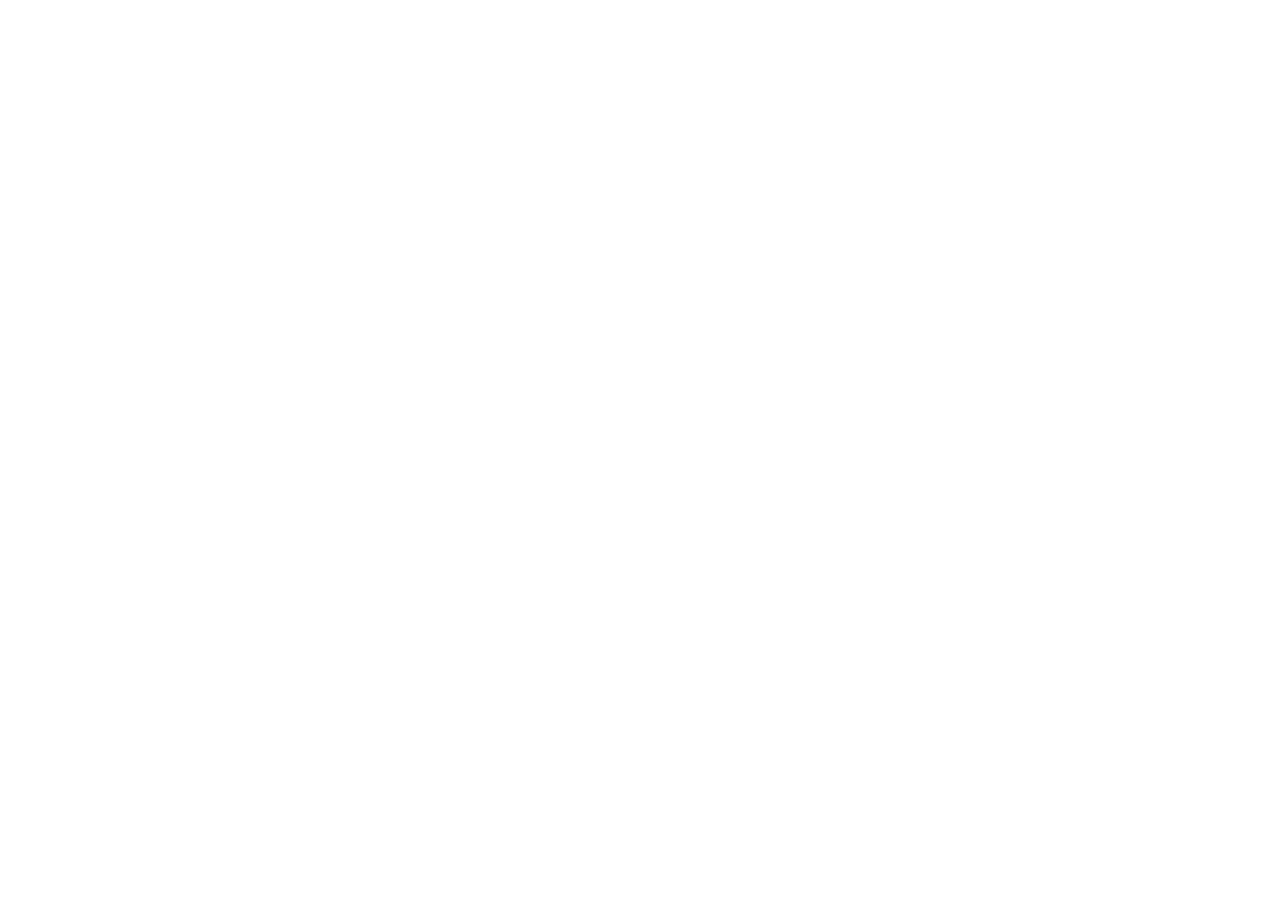
==== index.html @ a9d95571 "init project" ====
<!DOCTYPE html>
<html lang="en">
<head>
    <meta charset="UTF-8">
    <meta http-equiv="X-UA-Compatible" content="IE=edge">
    <meta name="viewport" content="width=device-width, initial-scale=1.0">
    <title>Document</title>
</head>
<body>

</body>
</html>
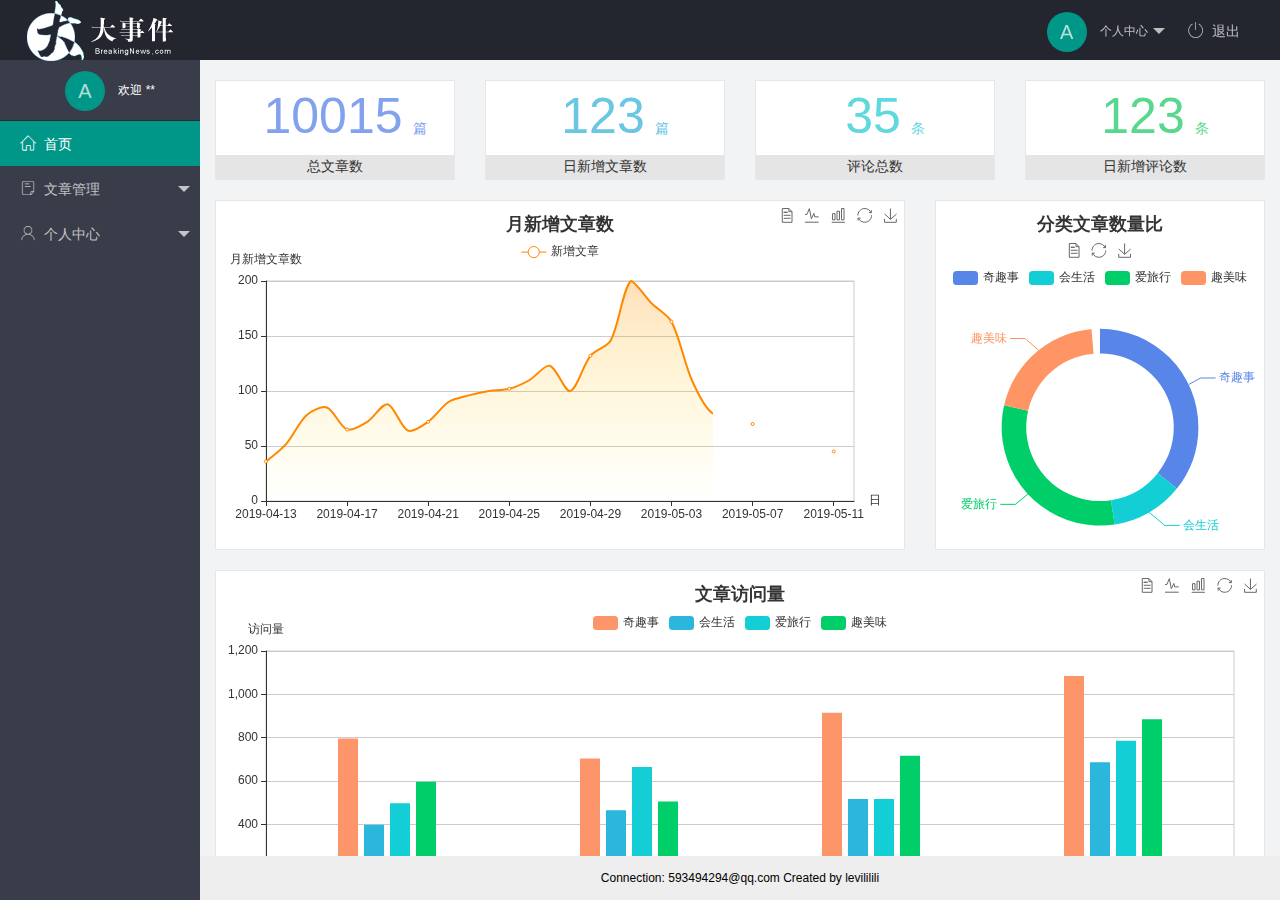
==== commit f9fbb122: "完成了主页的功能" ====
--- a/index.html
+++ b/index.html
@@ -4,9 +4,98 @@
     <meta charset="UTF-8">
     <meta http-equiv="X-UA-Compatible" content="IE=edge">
     <meta name="viewport" content="width=device-width, initial-scale=1.0">
-    <title>Document</title>
+    <title>后台主页</title>
+    <!-- 导入layui的样式表  -->
+    <link rel="stylesheet" href="assets/lib/layui/css/layui.css">
+    <!-- 导入第三方字体样式表 -->
+    <link rel="stylesheet" href="assets/fonts/iconfont.css">
+    <!-- 导入自己的样式表 -->
+    <link rel="stylesheet" href="assets/css/index.css">
+
 </head>
 <body>
+    <div class="layui-layout layui-layout-admin">
+        <div class="layui-header">
+            <div class="layui-logo">
+                <img src="assets/images/logo.png" alt="">
+            </div>
+            <!-- 头部区域（可配合layui 已有的水平导航） -->
+            <ul class="layui-nav layui-layout-right">
+                <li class="layui-nav-item layui-hide layui-show-md-inline-block">
+                    <a href="javascript:;" class="userinfo">
+                        <img src="//tva1.sinaimg.cn/crop.0.0.118.118.180/5db11ff4gw1e77d3nqrv8j203b03cweg.jpg"
+                            class="layui-nav-img" />
+                        <span class="text-avatar">A</span>
+                        个人中心
+                    </a>
+                    <dl class="layui-nav-child">
+                        <dd><a href="">基本资料</a></dd>
+                        <dd><a href="">更换头像</a></dd>
+                        <dd><a href="">重置密码</a></dd>
+                    </dl>
+                </li>
+                <li class="layui-nav-item">
+                    <a href="javascript:;" id="btnLogout">
+                        <span class="iconfont icon-tuichu"></span>退出
+                    </a>
+                </li>
+            </ul>
+        </div>
+
+        <div class="layui-side layui-bg-black">
+            <div class="layui-side-scroll">
+                <div class="userinfo">
+                    <img src="//tva1.sinaimg.cn/crop.0.0.118.118.180/5db11ff4gw1e77d3nqrv8j203b03cweg.jpg"
+                        class="layui-nav-img">
+                    <span class="text-avatar">A</span>
+
+                    <span id="welcome">欢迎 **</span>
+                </div>
+                <!-- 左侧导航区域（可配合layui已有的垂直导航） -->
+                <ul class="layui-nav layui-nav-tree" lay-filter="test" lay-shrink="all">
+                    <li class="layui-nav-item layui-this"><a href="home/dashboard.html" target="fm"><span
+                                class="iconfont icon-home"></span>首页</a>
+                    </li>
+                    <li class="layui-nav-item">
+                        <a class="" href="javascript:;"><span class="iconfont icon-16"></span>文章管理</a>
+                        <dl class="layui-nav-child">
+                            <dd><a href="javascript:;"><i class="layui-icon layui-icon-app"></i> 文章类别</a></dd>
+                            <dd><a href="javascript:;"><i class="layui-icon layui-icon-app"></i> 文章列表</a></dd>
+                            <dd><a href="javascript:;"><i class="layui-icon layui-icon-app"></i> 发布文章</a></dd>
+                        </dl>
+                    </li>
+                    <li class="layui-nav-item">
+                        <a href="javascript:;"><span class="iconfont icon-user"></span>个人中心</a>
+                        <dl class="layui-nav-child">
+                            <dd><a href="javascript:;"><i class="layui-icon layui-icon-app"></i> 基本资料</a></dd>
+                            <dd><a href="javascript:;"><i class="layui-icon layui-icon-app"></i> 更换头像</a></dd>
+                            <dd><a href="javascript:;"><i class="layui-icon layui-icon-app"></i> 重置密码</a></dd>
+                        </dl>
+                    </li>
+                </ul>
+            </div>
+        </div>
+
+        <div class="layui-body">
+            <!-- 内容主体区域 -->
+
+            <iframe name="fm" src="/home/dashboard.html" frameborder="0"></iframe>
+        </div>
+
+        <div class="layui-footer">
+            <!-- 底部固定区域 -->
+            Connection: 593494294@qq.com Created by levililili
+        </div>
+    </div>
+
+    <!-- 导入layui.js -->
+    <script src="assets/lib/layui/layui.all.js"></script>
+    <!-- 导入jquery -->
+    <script src="assets/lib/jquery.js"></script>
+    <!-- 导入baseAPI.js -->
+    <script src="assets/js/baseAPI.js"></script>
+    <!-- 导入自己的js脚本 -->
+    <script src="assets/js/index.js"></script>
 
 </body>
 </html>
--- a/assets/lib/layui/css/layui.css
+++ b/assets/lib/layui/css/layui.css
@@ -0,0 +1,2 @@
+/** layui-v2.5.5 MIT License By https://www.layui.com */
+ .layui-inline,img{display:inline-block;vertical-align:middle}h1,h2,h3,h4,h5,h6{font-weight:400}.layui-edge,.layui-header,.layui-inline,.layui-main{position:relative}.layui-body,.layui-edge,.layui-elip{overflow:hidden}.layui-btn,.layui-edge,.layui-inline,img{vertical-align:middle}.layui-btn,.layui-disabled,.layui-icon,.layui-unselect{-moz-user-select:none;-webkit-user-select:none;-ms-user-select:none}.layui-elip,.layui-form-checkbox span,.layui-form-pane .layui-form-label{text-overflow:ellipsis;white-space:nowrap}.layui-breadcrumb,.layui-tree-btnGroup{visibility:hidden}blockquote,body,button,dd,div,dl,dt,form,h1,h2,h3,h4,h5,h6,input,li,ol,p,pre,td,textarea,th,ul{margin:0;padding:0;-webkit-tap-highlight-color:rgba(0,0,0,0)}a:active,a:hover{outline:0}img{border:none}li{list-style:none}table{border-collapse:collapse;border-spacing:0}h4,h5,h6{font-size:100%}button,input,optgroup,option,select,textarea{font-family:inherit;font-size:inherit;font-style:inherit;font-weight:inherit;outline:0}pre{white-space:pre-wrap;white-space:-moz-pre-wrap;white-space:-pre-wrap;white-space:-o-pre-wrap;word-wrap:break-word}body{line-height:24px;font:14px Helvetica Neue,Helvetica,PingFang SC,Tahoma,Arial,sans-serif}hr{height:1px;margin:10px 0;border:0;clear:both}a{color:#333;text-decoration:none}a:hover{color:#777}a cite{font-style:normal;*cursor:pointer}.layui-border-box,.layui-border-box *{box-sizing:border-box}.layui-box,.layui-box *{box-sizing:content-box}.layui-clear{clear:both;*zoom:1}.layui-clear:after{content:'\20';clear:both;*zoom:1;display:block;height:0}.layui-inline{*display:inline;*zoom:1}.layui-edge{display:inline-block;width:0;height:0;border-width:6px;border-style:dashed;border-color:transparent}.layui-edge-top{top:-4px;border-bottom-color:#999;border-bottom-style:solid}.layui-edge-right{border-left-color:#999;border-left-style:solid}.layui-edge-bottom{top:2px;border-top-color:#999;border-top-style:solid}.layui-edge-left{border-right-color:#999;border-right-style:solid}.layui-disabled,.layui-disabled:hover{color:#d2d2d2!important;cursor:not-allowed!important}.layui-circle{border-radius:100%}.layui-show{display:block!important}.layui-hide{display:none!important}@font-face{font-family:layui-icon;src:url(../font/iconfont.eot?v=250);src:url(../font/iconfont.eot?v=250#iefix) format('embedded-opentype'),url(../font/iconfont.woff2?v=250) format('woff2'),url(../font/iconfont.woff?v=250) format('woff'),url(../font/iconfont.ttf?v=250) format('truetype'),url(../font/iconfont.svg?v=250#layui-icon) format('svg')}.layui-icon{font-family:layui-icon!important;font-size:16px;font-style:normal;-webkit-font-smoothing:antialiased;-moz-osx-font-smoothing:grayscale}.layui-icon-reply-fill:before{content:"\e611"}.layui-icon-set-fill:before{content:"\e614"}.layui-icon-menu-fill:before{content:"\e60f"}.layui-icon-search:before{content:"\e615"}.layui-icon-share:before{content:"\e641"}.layui-icon-set-sm:before{content:"\e620"}.layui-icon-engine:before{content:"\e628"}.layui-icon-close:before{content:"\1006"}.layui-icon-close-fill:before{content:"\1007"}.layui-icon-chart-screen:before{content:"\e629"}.layui-icon-star:before{content:"\e600"}.layui-icon-circle-dot:before{content:"\e617"}.layui-icon-chat:before{content:"\e606"}.layui-icon-release:before{content:"\e609"}.layui-icon-list:before{content:"\e60a"}.layui-icon-chart:before{content:"\e62c"}.layui-icon-ok-circle:before{content:"\1005"}.layui-icon-layim-theme:before{content:"\e61b"}.layui-icon-table:before{content:"\e62d"}.layui-icon-right:before{content:"\e602"}.layui-icon-left:before{content:"\e603"}.layui-icon-cart-simple:before{content:"\e698"}.layui-icon-face-cry:before{content:"\e69c"}.layui-icon-face-smile:before{content:"\e6af"}.layui-icon-survey:before{content:"\e6b2"}.layui-icon-tree:before{content:"\e62e"}.layui-icon-upload-circle:before{content:"\e62f"}.layui-icon-add-circle:before{content:"\e61f"}.layui-icon-download-circle:before{content:"\e601"}.layui-icon-templeate-1:before{content:"\e630"}.layui-icon-util:before{content:"\e631"}.layui-icon-face-surprised:before{content:"\e664"}.layui-icon-edit:before{content:"\e642"}.layui-icon-speaker:before{content:"\e645"}.layui-icon-down:before{content:"\e61a"}.layui-icon-file:before{content:"\e621"}.layui-icon-layouts:before{content:"\e632"}.layui-icon-rate-half:before{content:"\e6c9"}.layui-icon-add-circle-fine:before{content:"\e608"}.layui-icon-prev-circle:before{content:"\e633"}.layui-icon-read:before{content:"\e705"}.layui-icon-404:before{content:"\e61c"}.layui-icon-carousel:before{content:"\e634"}.layui-icon-help:before{content:"\e607"}.layui-icon-code-circle:before{content:"\e635"}.layui-icon-water:before{content:"\e636"}.layui-icon-username:before{content:"\e66f"}.layui-icon-find-fill:before{content:"\e670"}.layui-icon-about:before{content:"\e60b"}.layui-icon-location:before{content:"\e715"}.layui-icon-up:before{content:"\e619"}.layui-icon-pause:before{content:"\e651"}.layui-icon-date:before{content:"\e637"}.layui-icon-layim-uploadfile:before{content:"\e61d"}.layui-icon-delete:before{content:"\e640"}.layui-icon-play:before{content:"\e652"}.layui-icon-top:before{content:"\e604"}.layui-icon-friends:before{content:"\e612"}.layui-icon-refresh-3:before{content:"\e9aa"}.layui-icon-ok:before{content:"\e605"}.layui-icon-layer:before{content:"\e638"}.layui-icon-face-smile-fine:before{content:"\e60c"}.layui-icon-dollar:before{content:"\e659"}.layui-icon-group:before{content:"\e613"}.layui-icon-layim-download:before{content:"\e61e"}.layui-icon-picture-fine:before{content:"\e60d"}.layui-icon-link:before{content:"\e64c"}.layui-icon-diamond:before{content:"\e735"}.layui-icon-log:before{content:"\e60e"}.layui-icon-rate-solid:before{content:"\e67a"}.layui-icon-fonts-del:before{content:"\e64f"}.layui-icon-unlink:before{content:"\e64d"}.layui-icon-fonts-clear:before{content:"\e639"}.layui-icon-triangle-r:before{content:"\e623"}.layui-icon-circle:before{content:"\e63f"}.layui-icon-radio:before{content:"\e643"}.layui-icon-align-center:before{content:"\e647"}.layui-icon-align-right:before{content:"\e648"}.layui-icon-align-left:before{content:"\e649"}.layui-icon-loading-1:before{content:"\e63e"}.layui-icon-return:before{content:"\e65c"}.layui-icon-fonts-strong:before{content:"\e62b"}.layui-icon-upload:before{content:"\e67c"}.layui-icon-dialogue:before{content:"\e63a"}.layui-icon-video:before{content:"\e6ed"}.layui-icon-headset:before{content:"\e6fc"}.layui-icon-cellphone-fine:before{content:"\e63b"}.layui-icon-add-1:before{content:"\e654"}.layui-icon-face-smile-b:before{content:"\e650"}.layui-icon-fonts-html:before{content:"\e64b"}.layui-icon-form:before{content:"\e63c"}.layui-icon-cart:before{content:"\e657"}.layui-icon-camera-fill:before{content:"\e65d"}.layui-icon-tabs:before{content:"\e62a"}.layui-icon-fonts-code:before{content:"\e64e"}.layui-icon-fire:before{content:"\e756"}.layui-icon-set:before{content:"\e716"}.layui-icon-fonts-u:before{content:"\e646"}.layui-icon-triangle-d:before{content:"\e625"}.layui-icon-tips:before{content:"\e702"}.layui-icon-picture:before{content:"\e64a"}.layui-icon-more-vertical:before{content:"\e671"}.layui-icon-flag:before{content:"\e66c"}.layui-icon-loading:before{content:"\e63d"}.layui-icon-fonts-i:before{content:"\e644"}.layui-icon-refresh-1:before{content:"\e666"}.layui-icon-rmb:before{content:"\e65e"}.layui-icon-home:before{content:"\e68e"}.layui-icon-user:before{content:"\e770"}.layui-icon-notice:before{content:"\e667"}.layui-icon-login-weibo:before{content:"\e675"}.layui-icon-voice:before{content:"\e688"}.layui-icon-upload-drag:before{content:"\e681"}.layui-icon-login-qq:before{content:"\e676"}.layui-icon-snowflake:before{content:"\e6b1"}.layui-icon-file-b:before{content:"\e655"}.layui-icon-template:before{content:"\e663"}.layui-icon-auz:before{content:"\e672"}.layui-icon-console:before{content:"\e665"}.layui-icon-app:before{content:"\e653"}.layui-icon-prev:before{content:"\e65a"}.layui-icon-website:before{content:"\e7ae"}.layui-icon-next:before{content:"\e65b"}.layui-icon-component:before{content:"\e857"}.layui-icon-more:before{content:"\e65f"}.layui-icon-login-wechat:before{content:"\e677"}.layui-icon-shrink-right:before{content:"\e668"}.layui-icon-spread-left:before{content:"\e66b"}.layui-icon-camera:before{content:"\e660"}.layui-icon-note:before{content:"\e66e"}.layui-icon-refresh:before{content:"\e669"}.layui-icon-female:before{content:"\e661"}.layui-icon-male:before{content:"\e662"}.layui-icon-password:before{content:"\e673"}.layui-icon-senior:before{content:"\e674"}.layui-icon-theme:before{content:"\e66a"}.layui-icon-tread:before{content:"\e6c5"}.layui-icon-praise:before{content:"\e6c6"}.layui-icon-star-fill:before{content:"\e658"}.layui-icon-rate:before{content:"\e67b"}.layui-icon-template-1:before{content:"\e656"}.layui-icon-vercode:before{content:"\e679"}.layui-icon-cellphone:before{content:"\e678"}.layui-icon-screen-full:before{content:"\e622"}.layui-icon-screen-restore:before{content:"\e758"}.layui-icon-cols:before{content:"\e610"}.layui-icon-export:before{content:"\e67d"}.layui-icon-print:before{content:"\e66d"}.layui-icon-slider:before{content:"\e714"}.layui-icon-addition:before{content:"\e624"}.layui-icon-subtraction:before{content:"\e67e"}.layui-icon-service:before{content:"\e626"}.layui-icon-transfer:before{content:"\e691"}.layui-main{width:1140px;margin:0 auto}.layui-header{z-index:1000;height:60px}.layui-header a:hover{transition:all .5s;-webkit-transition:all .5s}.layui-side{position:fixed;left:0;top:0;bottom:0;z-index:999;width:200px;overflow-x:hidden}.layui-side-scroll{position:relative;width:220px;height:100%;overflow-x:hidden}.layui-body{position:absolute;left:200px;right:0;top:0;bottom:0;z-index:998;width:auto;overflow-y:auto;box-sizing:border-box}.layui-layout-body{overflow:hidden}.layui-layout-admin .layui-header{background-color:#23262E}.layui-layout-admin .layui-side{top:60px;width:200px;overflow-x:hidden}.layui-layout-admin .layui-body{position:fixed;top:60px;bottom:44px}.layui-layout-admin .layui-main{width:auto;margin:0 15px}.layui-layout-admin .layui-footer{position:fixed;left:200px;right:0;bottom:0;height:44px;line-height:44px;padding:0 15px;background-color:#eee}.layui-layout-admin .layui-logo{position:absolute;left:0;top:0;width:200px;height:100%;line-height:60px;text-align:center;color:#009688;font-size:16px}.layui-layout-admin .layui-header .layui-nav{background:0 0}.layui-layout-left{position:absolute!important;left:200px;top:0}.layui-layout-right{position:absolute!important;right:0;top:0}.layui-container{position:relative;margin:0 auto;padding:0 15px;box-sizing:border-box}.layui-fluid{position:relative;margin:0 auto;padding:0 15px}.layui-row:after,.layui-row:before{content:'';display:block;clear:both}.layui-col-lg1,.layui-col-lg10,.layui-col-lg11,.layui-col-lg12,.layui-col-lg2,.layui-col-lg3,.layui-col-lg4,.layui-col-lg5,.layui-col-lg6,.layui-col-lg7,.layui-col-lg8,.layui-col-lg9,.layui-col-md1,.layui-col-md10,.layui-col-md11,.layui-col-md12,.layui-col-md2,.layui-col-md3,.layui-col-md4,.layui-col-md5,.layui-col-md6,.layui-col-md7,.layui-col-md8,.layui-col-md9,.layui-col-sm1,.layui-col-sm10,.layui-col-sm11,.layui-col-sm12,.layui-col-sm2,.layui-col-sm3,.layui-col-sm4,.layui-col-sm5,.layui-col-sm6,.layui-col-sm7,.layui-col-sm8,.layui-col-sm9,.layui-col-xs1,.layui-col-xs10,.layui-col-xs11,.layui-col-xs12,.layui-col-xs2,.layui-col-xs3,.layui-col-xs4,.layui-col-xs5,.layui-col-xs6,.layui-col-xs7,.layui-col-xs8,.layui-col-xs9{position:relative;display:block;box-sizing:border-box}.layui-col-xs1,.layui-col-xs10,.layui-col-xs11,.layui-col-xs12,.layui-col-xs2,.layui-col-xs3,.layui-col-xs4,.layui-col-xs5,.layui-col-xs6,.layui-col-xs7,.layui-col-xs8,.layui-col-xs9{float:left}.layui-col-xs1{width:8.33333333%}.layui-col-xs2{width:16.66666667%}.layui-col-xs3{width:25%}.layui-col-xs4{width:33.33333333%}.layui-col-xs5{width:41.66666667%}.layui-col-xs6{width:50%}.layui-col-xs7{width:58.33333333%}.layui-col-xs8{width:66.66666667%}.layui-col-xs9{width:75%}.layui-col-xs10{width:83.33333333%}.layui-col-xs11{width:91.66666667%}.layui-col-xs12{width:100%}.layui-col-xs-offset1{margin-left:8.33333333%}.layui-col-xs-offset2{margin-left:16.66666667%}.layui-col-xs-offset3{margin-left:25%}.layui-col-xs-offset4{margin-left:33.33333333%}.layui-col-xs-offset5{margin-left:41.66666667%}.layui-col-xs-offset6{margin-left:50%}.layui-col-xs-offset7{margin-left:58.33333333%}.layui-col-xs-offset8{margin-left:66.66666667%}.layui-col-xs-offset9{margin-left:75%}.layui-col-xs-offset10{margin-left:83.33333333%}.layui-col-xs-offset11{margin-left:91.66666667%}.layui-col-xs-offset12{margin-left:100%}@media screen and (max-width:768px){.layui-hide-xs{display:none!important}.layui-show-xs-block{display:block!important}.layui-show-xs-inline{display:inline!important}.layui-show-xs-inline-block{display:inline-block!important}}@media screen and (min-width:768px){.layui-container{width:750px}.layui-hide-sm{display:none!important}.layui-show-sm-block{display:block!important}.layui-show-sm-inline{display:inline!important}.layui-show-sm-inline-block{display:inline-block!important}.layui-col-sm1,.layui-col-sm10,.layui-col-sm11,.layui-col-sm12,.layui-col-sm2,.layui-col-sm3,.layui-col-sm4,.layui-col-sm5,.layui-col-sm6,.layui-col-sm7,.layui-col-sm8,.layui-col-sm9{float:left}.layui-col-sm1{width:8.33333333%}.layui-col-sm2{width:16.66666667%}.layui-col-sm3{width:25%}.layui-col-sm4{width:33.33333333%}.layui-col-sm5{width:41.66666667%}.layui-col-sm6{width:50%}.layui-col-sm7{width:58.33333333%}.layui-col-sm8{width:66.66666667%}.layui-col-sm9{width:75%}.layui-col-sm10{width:83.33333333%}.layui-col-sm11{width:91.66666667%}.layui-col-sm12{width:100%}.layui-col-sm-offset1{margin-left:8.33333333%}.layui-col-sm-offset2{margin-left:16.66666667%}.layui-col-sm-offset3{margin-left:25%}.layui-col-sm-offset4{margin-left:33.33333333%}.layui-col-sm-offset5{margin-left:41.66666667%}.layui-col-sm-offset6{margin-left:50%}.layui-col-sm-offset7{margin-left:58.33333333%}.layui-col-sm-offset8{margin-left:66.66666667%}.layui-col-sm-offset9{margin-left:75%}.layui-col-sm-offset10{margin-left:83.33333333%}.layui-col-sm-offset11{margin-left:91.66666667%}.layui-col-sm-offset12{margin-left:100%}}@media screen and (min-width:992px){.layui-container{width:970px}.layui-hide-md{display:none!important}.layui-show-md-block{display:block!important}.layui-show-md-inline{display:inline!important}.layui-show-md-inline-block{display:inline-block!important}.layui-col-md1,.layui-col-md10,.layui-col-md11,.layui-col-md12,.layui-col-md2,.layui-col-md3,.layui-col-md4,.layui-col-md5,.layui-col-md6,.layui-col-md7,.layui-col-md8,.layui-col-md9{float:left}.layui-col-md1{width:8.33333333%}.layui-col-md2{width:16.66666667%}.layui-col-md3{width:25%}.layui-col-md4{width:33.33333333%}.layui-col-md5{width:41.66666667%}.layui-col-md6{width:50%}.layui-col-md7{width:58.33333333%}.layui-col-md8{width:66.66666667%}.layui-col-md9{width:75%}.layui-col-md10{width:83.33333333%}.layui-col-md11{width:91.66666667%}.layui-col-md12{width:100%}.layui-col-md-offset1{margin-left:8.33333333%}.layui-col-md-offset2{margin-left:16.66666667%}.layui-col-md-offset3{margin-left:25%}.layui-col-md-offset4{margin-left:33.33333333%}.layui-col-md-offset5{margin-left:41.66666667%}.layui-col-md-offset6{margin-left:50%}.layui-col-md-offset7{margin-left:58.33333333%}.layui-col-md-offset8{margin-left:66.66666667%}.layui-col-md-offset9{margin-left:75%}.layui-col-md-offset10{margin-left:83.33333333%}.layui-col-md-offset11{margin-left:91.66666667%}.layui-col-md-offset12{margin-left:100%}}@media screen and (min-width:1200px){.layui-container{width:1170px}.layui-hide-lg{display:none!important}.layui-show-lg-block{display:block!important}.layui-show-lg-inline{display:inline!important}.layui-show-lg-inline-block{display:inline-block!important}.layui-col-lg1,.layui-col-lg10,.layui-col-lg11,.layui-col-lg12,.layui-col-lg2,.layui-col-lg3,.layui-col-lg4,.layui-col-lg5,.layui-col-lg6,.layui-col-lg7,.layui-col-lg8,.layui-col-lg9{float:left}.layui-col-lg1{width:8.33333333%}.layui-col-lg2{width:16.66666667%}.layui-col-lg3{width:25%}.layui-col-lg4{width:33.33333333%}.layui-col-lg5{width:41.66666667%}.layui-col-lg6{width:50%}.layui-col-lg7{width:58.33333333%}.layui-col-lg8{width:66.66666667%}.layui-col-lg9{width:75%}.layui-col-lg10{width:83.33333333%}.layui-col-lg11{width:91.66666667%}.layui-col-lg12{width:100%}.layui-col-lg-offset1{margin-left:8.33333333%}.layui-col-lg-offset2{margin-left:16.66666667%}.layui-col-lg-offset3{margin-left:25%}.layui-col-lg-offset4{margin-left:33.33333333%}.layui-col-lg-offset5{margin-left:41.66666667%}.layui-col-lg-offset6{margin-left:50%}.layui-col-lg-offset7{margin-left:58.33333333%}.layui-col-lg-offset8{margin-left:66.66666667%}.layui-col-lg-offset9{margin-left:75%}.layui-col-lg-offset10{margin-left:83.33333333%}.layui-col-lg-offset11{margin-left:91.66666667%}.layui-col-lg-offset12{margin-left:100%}}.layui-col-space1{margin:-.5px}.layui-col-space1>*{padding:.5px}.layui-col-space3{margin:-1.5px}.layui-col-space3>*{padding:1.5px}.layui-col-space5{margin:-2.5px}.layui-col-space5>*{padding:2.5px}.layui-col-space8{margin:-3.5px}.layui-col-space8>*{padding:3.5px}.layui-col-space10{margin:-5px}.layui-col-space10>*{padding:5px}.layui-col-space12{margin:-6px}.layui-col-space12>*{padding:6px}.layui-col-space15{margin:-7.5px}.layui-col-space15>*{padding:7.5px}.layui-col-space18{margin:-9px}.layui-col-space18>*{padding:9px}.layui-col-space20{margin:-10px}.layui-col-space20>*{padding:10px}.layui-col-space22{margin:-11px}.layui-col-space22>*{padding:11px}.layui-col-space25{margin:-12.5px}.layui-col-space25>*{padding:12.5px}.layui-col-space30{margin:-15px}.layui-col-space30>*{padding:15px}.layui-btn,.layui-input,.layui-select,.layui-textarea,.layui-upload-button{outline:0;-webkit-appearance:none;transition:all .3s;-webkit-transition:all .3s;box-sizing:border-box}.layui-elem-quote{margin-bottom:10px;padding:15px;line-height:22px;border-left:5px solid #009688;border-radius:0 2px 2px 0;background-color:#f2f2f2}.layui-quote-nm{border-style:solid;border-width:1px 1px 1px 5px;background:0 0}.layui-elem-field{margin-bottom:10px;padding:0;border-width:1px;border-style:solid}.layui-elem-field legend{margin-left:20px;padding:0 10px;font-size:20px;font-weight:300}.layui-field-title{margin:10px 0 20px;border-width:1px 0 0}.layui-field-box{padding:10px 15px}.layui-field-title .layui-field-box{padding:10px 0}.layui-progress{position:relative;height:6px;border-radius:20px;background-color:#e2e2e2}.layui-progress-bar{position:absolute;left:0;top:0;width:0;max-width:100%;height:6px;border-radius:20px;text-align:right;background-color:#5FB878;transition:all .3s;-webkit-transition:all .3s}.layui-progress-big,.layui-progress-big .layui-progress-bar{height:18px;line-height:18px}.layui-progress-text{position:relative;top:-20px;line-height:18px;font-size:12px;color:#666}.layui-progress-big .layui-progress-text{position:static;padding:0 10px;color:#fff}.layui-collapse{border-width:1px;border-style:solid;border-radius:2px}.layui-colla-content,.layui-colla-item{border-top-width:1px;border-top-style:solid}.layui-colla-item:first-child{border-top:none}.layui-colla-title{position:relative;height:42px;line-height:42px;padding:0 15px 0 35px;color:#333;background-color:#f2f2f2;cursor:pointer;font-size:14px;overflow:hidden}.layui-colla-content{display:none;padding:10px 15px;line-height:22px;color:#666}.layui-colla-icon{position:absolute;left:15px;top:0;font-size:14px}.layui-card{margin-bottom:15px;border-radius:2px;background-color:#fff;box-shadow:0 1px 2px 0 rgba(0,0,0,.05)}.layui-card:last-child{margin-bottom:0}.layui-card-header{position:relative;height:42px;line-height:42px;padding:0 15px;border-bottom:1px solid #f6f6f6;color:#333;border-radius:2px 2px 0 0;font-size:14px}.layui-bg-black,.layui-bg-blue,.layui-bg-cyan,.layui-bg-green,.layui-bg-orange,.layui-bg-red{color:#fff!important}.layui-card-body{position:relative;padding:10px 15px;line-height:24px}.layui-card-body[pad15]{padding:15px}.layui-card-body[pad20]{padding:20px}.layui-card-body .layui-table{margin:5px 0}.layui-card .layui-tab{margin:0}.layui-panel-window{position:relative;padding:15px;border-radius:0;border-top:5px solid #E6E6E6;background-color:#fff}.layui-auxiliar-moving{position:fixed;left:0;right:0;top:0;bottom:0;width:100%;height:100%;background:0 0;z-index:9999999999}.layui-form-label,.layui-form-mid,.layui-form-select,.layui-input-block,.layui-input-inline,.layui-textarea{position:relative}.layui-bg-red{background-color:#FF5722!important}.layui-bg-orange{background-color:#FFB800!important}.layui-bg-green{background-color:#009688!important}.layui-bg-cyan{background-color:#2F4056!important}.layui-bg-blue{background-color:#1E9FFF!important}.layui-bg-black{background-color:#393D49!important}.layui-bg-gray{background-color:#eee!important;color:#666!important}.layui-badge-rim,.layui-colla-content,.layui-colla-item,.layui-collapse,.layui-elem-field,.layui-form-pane .layui-form-item[pane],.layui-form-pane .layui-form-label,.layui-input,.layui-layedit,.layui-layedit-tool,.layui-quote-nm,.layui-select,.layui-tab-bar,.layui-tab-card,.layui-tab-title,.layui-tab-title .layui-this:after,.layui-textarea{border-color:#e6e6e6}.layui-timeline-item:before,hr{background-color:#e6e6e6}.layui-text{line-height:22px;font-size:14px;color:#666}.layui-text h1,.layui-text h2,.layui-text h3{font-weight:500;color:#333}.layui-text h1{font-size:30px}.layui-text h2{font-size:24px}.layui-text h3{font-size:18px}.layui-text a:not(.layui-btn){color:#01AAED}.layui-text a:not(.layui-btn):hover{text-decoration:underline}.layui-text ul{padding:5px 0 5px 15px}.layui-text ul li{margin-top:5px;list-style-type:disc}.layui-text em,.layui-word-aux{color:#999!important;padding:0 5px!important}.layui-btn{display:inline-block;height:38px;line-height:38px;padding:0 18px;background-color:#009688;color:#fff;white-space:nowrap;text-align:center;font-size:14px;border:none;border-radius:2px;cursor:pointer}.layui-btn:hover{opacity:.8;filter:alpha(opacity=80);color:#fff}.layui-btn:active{opacity:1;filter:alpha(opacity=100)}.layui-btn+.layui-btn{margin-left:10px}.layui-btn-container{font-size:0}.layui-btn-container .layui-btn{margin-right:10px;margin-bottom:10px}.layui-btn-container .layui-btn+.layui-btn{margin-left:0}.layui-table .layui-btn-container .layui-btn{margin-bottom:9px}.layui-btn-radius{border-radius:100px}.layui-btn .layui-icon{margin-right:3px;font-size:18px;vertical-align:bottom;vertical-align:middle\9}.layui-btn-primary{border:1px solid #C9C9C9;background-color:#fff;color:#555}.layui-btn-primary:hover{border-color:#009688;color:#333}.layui-btn-normal{background-color:#1E9FFF}.layui-btn-warm{background-color:#FFB800}.layui-btn-danger{background-color:#FF5722}.layui-btn-checked{background-color:#5FB878}.layui-btn-disabled,.layui-btn-disabled:active,.layui-btn-disabled:hover{border:1px solid #e6e6e6;background-color:#FBFBFB;color:#C9C9C9;cursor:not-allowed;opacity:1}.layui-btn-lg{height:44px;line-height:44px;padding:0 25px;font-size:16px}.layui-btn-sm{height:30px;line-height:30px;padding:0 10px;font-size:12px}.layui-btn-sm i{font-size:16px!important}.layui-btn-xs{height:22px;line-height:22px;padding:0 5px;font-size:12px}.layui-btn-xs i{font-size:14px!important}.layui-btn-group{display:inline-block;vertical-align:middle;font-size:0}.layui-btn-group .layui-btn{margin-left:0!important;margin-right:0!important;border-left:1px solid rgba(255,255,255,.5);border-radius:0}.layui-btn-group .layui-btn-primary{border-left:none}.layui-btn-group .layui-btn-primary:hover{border-color:#C9C9C9;color:#009688}.layui-btn-group .layui-btn:first-child{border-left:none;border-radius:2px 0 0 2px}.layui-btn-group .layui-btn-primary:first-child{border-left:1px solid #c9c9c9}.layui-btn-group .layui-btn:last-child{border-radius:0 2px 2px 0}.layui-btn-group .layui-btn+.layui-btn{margin-left:0}.layui-btn-group+.layui-btn-group{margin-left:10px}.layui-btn-fluid{width:100%}.layui-input,.layui-select,.layui-textarea{height:38px;line-height:1.3;line-height:38px\9;border-width:1px;border-style:solid;background-color:#fff;border-radius:2px}.layui-input::-webkit-input-placeholder,.layui-select::-webkit-input-placeholder,.layui-textarea::-webkit-input-placeholder{line-height:1.3}.layui-input,.layui-textarea{display:block;width:100%;padding-left:10px}.layui-input:hover,.layui-textarea:hover{border-color:#D2D2D2!important}.layui-input:focus,.layui-textarea:focus{border-color:#C9C9C9!important}.layui-textarea{min-height:100px;height:auto;line-height:20px;padding:6px 10px;resize:vertical}.layui-select{padding:0 10px}.layui-form input[type=checkbox],.layui-form input[type=radio],.layui-form select{display:none}.layui-form [lay-ignore]{display:initial}.layui-form-item{margin-bottom:15px;clear:both;*zoom:1}.layui-form-item:after{content:'\20';clear:both;*zoom:1;display:block;height:0}.layui-form-label{float:left;display:block;padding:9px 15px;width:80px;font-weight:400;line-height:20px;text-align:right}.layui-form-label-col{display:block;float:none;padding:9px 0;line-height:20px;text-align:left}.layui-form-item .layui-inline{margin-bottom:5px;margin-right:10px}.layui-input-block{margin-left:110px;min-height:36px}.layui-input-inline{display:inline-block;vertical-align:middle}.layui-form-item .layui-input-inline{float:left;width:190px;margin-right:10px}.layui-form-text .layui-input-inline{width:auto}.layui-form-mid{float:left;display:block;padding:9px 0!important;line-height:20px;margin-right:10px}.layui-form-danger+.layui-form-select .layui-input,.layui-form-danger:focus{border-color:#FF5722!important}.layui-form-select .layui-input{padding-right:30px;cursor:pointer}.layui-form-select .layui-edge{position:absolute;right:10px;top:50%;margin-top:-3px;cursor:pointer;border-width:6px;border-top-color:#c2c2c2;border-top-style:solid;transition:all .3s;-webkit-transition:all .3s}.layui-form-select dl{display:none;position:absolute;left:0;top:42px;padding:5px 0;z-index:899;min-width:100%;border:1px solid #d2d2d2;max-height:300px;overflow-y:auto;background-color:#fff;border-radius:2px;box-shadow:0 2px 4px rgba(0,0,0,.12);box-sizing:border-box}.layui-form-select dl dd,.layui-form-select dl dt{padding:0 10px;line-height:36px;white-space:nowrap;overflow:hidden;text-overflow:ellipsis}.layui-form-select dl dt{font-size:12px;color:#999}.layui-form-select dl dd{cursor:pointer}.layui-form-select dl dd:hover{background-color:#f2f2f2;-webkit-transition:.5s all;transition:.5s all}.layui-form-select .layui-select-group dd{padding-left:20px}.layui-form-select dl dd.layui-select-tips{padding-left:10px!important;color:#999}.layui-form-select dl dd.layui-this{background-color:#5FB878;color:#fff}.layui-form-checkbox,.layui-form-select dl dd.layui-disabled{background-color:#fff}.layui-form-selected dl{display:block}.layui-form-checkbox,.layui-form-checkbox *,.layui-form-switch{display:inline-block;vertical-align:middle}.layui-form-selected .layui-edge{margin-top:-9px;-webkit-transform:rotate(180deg);transform:rotate(180deg);margin-top:-3px\9}:root .layui-form-selected .layui-edge{margin-top:-9px\0/IE9}.layui-form-selectup dl{top:auto;bottom:42px}.layui-select-none{margin:5px 0;text-align:center;color:#999}.layui-select-disabled .layui-disabled{border-color:#eee!important}.layui-select-disabled .layui-edge{border-top-color:#d2d2d2}.layui-form-checkbox{position:relative;height:30px;line-height:30px;margin-right:10px;padding-right:30px;cursor:pointer;font-size:0;-webkit-transition:.1s linear;transition:.1s linear;box-sizing:border-box}.layui-form-checkbox span{padding:0 10px;height:100%;font-size:14px;border-radius:2px 0 0 2px;background-color:#d2d2d2;color:#fff;overflow:hidden}.layui-form-checkbox:hover span{background-color:#c2c2c2}.layui-form-checkbox i{position:absolute;right:0;top:0;width:30px;height:28px;border:1px solid #d2d2d2;border-left:none;border-radius:0 2px 2px 0;color:#fff;font-size:20px;text-align:center}.layui-form-checkbox:hover i{border-color:#c2c2c2;color:#c2c2c2}.layui-form-checked,.layui-form-checked:hover{border-color:#5FB878}.layui-form-checked span,.layui-form-checked:hover span{background-color:#5FB878}.layui-form-checked i,.layui-form-checked:hover i{color:#5FB878}.layui-form-item .layui-form-checkbox{margin-top:4px}.layui-form-checkbox[lay-skin=primary]{height:auto!important;line-height:normal!important;min-width:18px;min-height:18px;border:none!important;margin-right:0;padding-left:28px;padding-right:0;background:0 0}.layui-form-checkbox[lay-skin=primary] span{padding-left:0;padding-right:15px;line-height:18px;background:0 0;color:#666}.layui-form-checkbox[lay-skin=primary] i{right:auto;left:0;width:16px;height:16px;line-height:16px;border:1px solid #d2d2d2;font-size:12px;border-radius:2px;background-color:#fff;-webkit-transition:.1s linear;transition:.1s linear}.layui-form-checkbox[lay-skin=primary]:hover i{border-color:#5FB878;color:#fff}.layui-form-checked[lay-skin=primary] i{border-color:#5FB878!important;background-color:#5FB878;color:#fff}.layui-checkbox-disbaled[lay-skin=primary] span{background:0 0!important;color:#c2c2c2}.layui-checkbox-disbaled[lay-skin=primary]:hover i{border-color:#d2d2d2}.layui-form-item .layui-form-checkbox[lay-skin=primary]{margin-top:10px}.layui-form-switch{position:relative;height:22px;line-height:22px;min-width:35px;padding:0 5px;margin-top:8px;border:1px solid #d2d2d2;border-radius:20px;cursor:pointer;background-color:#fff;-webkit-transition:.1s linear;transition:.1s linear}.layui-form-switch i{position:absolute;left:5px;top:3px;width:16px;height:16px;border-radius:20px;background-color:#d2d2d2;-webkit-transition:.1s linear;transition:.1s linear}.layui-form-switch em{position:relative;top:0;width:25px;margin-left:21px;padding:0!important;text-align:center!important;color:#999!important;font-style:normal!important;font-size:12px}.layui-form-onswitch{border-color:#5FB878;background-color:#5FB878}.layui-checkbox-disbaled,.layui-checkbox-disbaled i{border-color:#e2e2e2!important}.layui-form-onswitch i{left:100%;margin-left:-21px;background-color:#fff}.layui-form-onswitch em{margin-left:5px;margin-right:21px;color:#fff!important}.layui-checkbox-disbaled span{background-color:#e2e2e2!important}.layui-checkbox-disbaled:hover i{color:#fff!important}[lay-radio]{display:none}.layui-form-radio,.layui-form-radio *{display:inline-block;vertical-align:middle}.layui-form-radio{line-height:28px;margin:6px 10px 0 0;padding-right:10px;cursor:pointer;font-size:0}.layui-form-radio *{font-size:14px}.layui-form-radio>i{margin-right:8px;font-size:22px;color:#c2c2c2}.layui-form-radio>i:hover,.layui-form-radioed>i{color:#5FB878}.layui-radio-disbaled>i{color:#e2e2e2!important}.layui-form-pane .layui-form-label{width:110px;padding:8px 15px;height:38px;line-height:20px;border-width:1px;border-style:solid;border-radius:2px 0 0 2px;text-align:center;background-color:#FBFBFB;overflow:hidden;box-sizing:border-box}.layui-form-pane .layui-input-inline{margin-left:-1px}.layui-form-pane .layui-input-block{margin-left:110px;left:-1px}.layui-form-pane .layui-input{border-radius:0 2px 2px 0}.layui-form-pane .layui-form-text .layui-form-label{float:none;width:100%;border-radius:2px;box-sizing:border-box;text-align:left}.layui-form-pane .layui-form-text .layui-input-inline{display:block;margin:0;top:-1px;clear:both}.layui-form-pane .layui-form-text .layui-input-block{margin:0;left:0;top:-1px}.layui-form-pane .layui-form-text .layui-textarea{min-height:100px;border-radius:0 0 2px 2px}.layui-form-pane .layui-form-checkbox{margin:4px 0 4px 10px}.layui-form-pane .layui-form-radio,.layui-form-pane .layui-form-switch{margin-top:6px;margin-left:10px}.layui-form-pane .layui-form-item[pane]{position:relative;border-width:1px;border-style:solid}.layui-form-pane .layui-form-item[pane] .layui-form-label{position:absolute;left:0;top:0;height:100%;border-width:0 1px 0 0}.layui-form-pane .layui-form-item[pane] .layui-input-inline{margin-left:110px}@media screen and (max-width:450px){.layui-form-item .layui-form-label{text-overflow:ellipsis;overflow:hidden;white-space:nowrap}.layui-form-item .layui-inline{display:block;margin-right:0;margin-bottom:20px;clear:both}.layui-form-item .layui-inline:after{content:'\20';clear:both;display:block;height:0}.layui-form-item .layui-input-inline{display:block;float:none;left:-3px;width:auto;margin:0 0 10px 112px}.layui-form-item .layui-input-inline+.layui-form-mid{margin-left:110px;top:-5px;padding:0}.layui-form-item .layui-form-checkbox{margin-right:5px;margin-bottom:5px}}.layui-layedit{border-width:1px;border-style:solid;border-radius:2px}.layui-layedit-tool{padding:3px 5px;border-bottom-width:1px;border-bottom-style:solid;font-size:0}.layedit-tool-fixed{position:fixed;top:0;border-top:1px solid #e2e2e2}.layui-layedit-tool .layedit-tool-mid,.layui-layedit-tool .layui-icon{display:inline-block;vertical-align:middle;text-align:center;font-size:14px}.layui-layedit-tool .layui-icon{position:relative;width:32px;height:30px;line-height:30px;margin:3px 5px;color:#777;cursor:pointer;border-radius:2px}.layui-layedit-tool .layui-icon:hover{color:#393D49}.layui-layedit-tool .layui-icon:active{color:#000}.layui-layedit-tool .layedit-tool-active{background-color:#e2e2e2;color:#000}.layui-layedit-tool .layui-disabled,.layui-layedit-tool .layui-disabled:hover{color:#d2d2d2;cursor:not-allowed}.layui-layedit-tool .layedit-tool-mid{width:1px;height:18px;margin:0 10px;background-color:#d2d2d2}.layedit-tool-html{width:50px!important;font-size:30px!important}.layedit-tool-b,.layedit-tool-code,.layedit-tool-help{font-size:16px!important}.layedit-tool-d,.layedit-tool-face,.layedit-tool-image,.layedit-tool-unlink{font-size:18px!important}.layedit-tool-image input{position:absolute;font-size:0;left:0;top:0;width:100%;height:100%;opacity:.01;filter:Alpha(opacity=1);cursor:pointer}.layui-layedit-iframe iframe{display:block;width:100%}#LAY_layedit_code{overflow:hidden}.layui-laypage{display:inline-block;*display:inline;*zoom:1;vertical-align:middle;margin:10px 0;font-size:0}.layui-laypage>a:first-child,.layui-laypage>a:first-child em{border-radius:2px 0 0 2px}.layui-laypage>a:last-child,.layui-laypage>a:last-child em{border-radius:0 2px 2px 0}.layui-laypage>:first-child{margin-left:0!important}.layui-laypage>:last-child{margin-right:0!important}.layui-laypage a,.layui-laypage button,.layui-laypage input,.layui-laypage select,.layui-laypage span{border:1px solid #e2e2e2}.layui-laypage a,.layui-laypage span{display:inline-block;*display:inline;*zoom:1;vertical-align:middle;padding:0 15px;height:28px;line-height:28px;margin:0 -1px 5px 0;background-color:#fff;color:#333;font-size:12px}.layui-flow-more a *,.layui-laypage input,.layui-table-view select[lay-ignore]{display:inline-block}.layui-laypage a:hover{color:#009688}.layui-laypage em{font-style:normal}.layui-laypage .layui-laypage-spr{color:#999;font-weight:700}.layui-laypage a{text-decoration:none}.layui-laypage .layui-laypage-curr{position:relative}.layui-laypage .layui-laypage-curr em{position:relative;color:#fff}.layui-laypage .layui-laypage-curr .layui-laypage-em{position:absolute;left:-1px;top:-1px;padding:1px;width:100%;height:100%;background-color:#009688}.layui-laypage-em{border-radius:2px}.layui-laypage-next em,.layui-laypage-prev em{font-family:Sim sun;font-size:16px}.layui-laypage .layui-laypage-count,.layui-laypage .layui-laypage-limits,.layui-laypage .layui-laypage-refresh,.layui-laypage .layui-laypage-skip{margin-left:10px;margin-right:10px;padding:0;border:none}.layui-laypage .layui-laypage-limits,.layui-laypage .layui-laypage-refresh{vertical-align:top}.layui-laypage .layui-laypage-refresh i{font-size:18px;cursor:pointer}.layui-laypage select{height:22px;padding:3px;border-radius:2px;cursor:pointer}.layui-laypage .layui-laypage-skip{height:30px;line-height:30px;color:#999}.layui-laypage button,.layui-laypage input{height:30px;line-height:30px;border-radius:2px;vertical-align:top;background-color:#fff;box-sizing:border-box}.layui-laypage input{width:40px;margin:0 10px;padding:0 3px;text-align:center}.layui-laypage input:focus,.layui-laypage select:focus{border-color:#009688!important}.layui-laypage button{margin-left:10px;padding:0 10px;cursor:pointer}.layui-table,.layui-table-view{margin:10px 0}.layui-flow-more{margin:10px 0;text-align:center;color:#999;font-size:14px}.layui-flow-more a{height:32px;line-height:32px}.layui-flow-more a *{vertical-align:top}.layui-flow-more a cite{padding:0 20px;border-radius:3px;background-color:#eee;color:#333;font-style:normal}.layui-flow-more a cite:hover{opacity:.8}.layui-flow-more a i{font-size:30px;color:#737383}.layui-table{width:100%;background-color:#fff;color:#666}.layui-table tr{transition:all .3s;-webkit-transition:all .3s}.layui-table th{text-align:left;font-weight:400}.layui-table tbody tr:hover,.layui-table thead tr,.layui-table-click,.layui-table-header,.layui-table-hover,.layui-table-mend,.layui-table-patch,.layui-table-tool,.layui-table-total,.layui-table-total tr,.layui-table[lay-even] tr:nth-child(even){background-color:#f2f2f2}.layui-table td,.layui-table th,.layui-table-col-set,.layui-table-fixed-r,.layui-table-grid-down,.layui-table-header,.layui-table-page,.layui-table-tips-main,.layui-table-tool,.layui-table-total,.layui-table-view,.layui-table[lay-skin=line],.layui-table[lay-skin=row]{border-width:1px;border-style:solid;border-color:#e6e6e6}.layui-table td,.layui-table th{position:relative;padding:9px 15px;min-height:20px;line-height:20px;font-size:14px}.layui-table[lay-skin=line] td,.layui-table[lay-skin=line] th{border-width:0 0 1px}.layui-table[lay-skin=row] td,.layui-table[lay-skin=row] th{border-width:0 1px 0 0}.layui-table[lay-skin=nob] td,.layui-table[lay-skin=nob] th{border:none}.layui-table img{max-width:100px}.layui-table[lay-size=lg] td,.layui-table[lay-size=lg] th{padding:15px 30px}.layui-table-view .layui-table[lay-size=lg] .layui-table-cell{height:40px;line-height:40px}.layui-table[lay-size=sm] td,.layui-table[lay-size=sm] th{font-size:12px;padding:5px 10px}.layui-table-view .layui-table[lay-size=sm] .layui-table-cell{height:20px;line-height:20px}.layui-table[lay-data]{display:none}.layui-table-box{position:relative;overflow:hidden}.layui-table-view .layui-table{position:relative;width:auto;margin:0}.layui-table-view .layui-table[lay-skin=line]{border-width:0 1px 0 0}.layui-table-view .layui-table[lay-skin=row]{border-width:0 0 1px}.layui-table-view .layui-table td,.layui-table-view .layui-table th{padding:5px 0;border-top:none;border-left:none}.layui-table-view .layui-table th.layui-unselect .layui-table-cell span{cursor:pointer}.layui-table-view .layui-table td{cursor:default}.layui-table-view .layui-table td[data-edit=text]{cursor:text}.layui-table-view .layui-form-checkbox[lay-skin=primary] i{width:18px;height:18px}.layui-table-view .layui-form-radio{line-height:0;padding:0}.layui-table-view .layui-form-radio>i{margin:0;font-size:20px}.layui-table-init{position:absolute;left:0;top:0;width:100%;height:100%;text-align:center;z-index:110}.layui-table-init .layui-icon{position:absolute;left:50%;top:50%;margin:-15px 0 0 -15px;font-size:30px;color:#c2c2c2}.layui-table-header{border-width:0 0 1px;overflow:hidden}.layui-table-header .layui-table{margin-bottom:-1px}.layui-table-tool .layui-inline[lay-event]{position:relative;width:26px;height:26px;padding:5px;line-height:16px;margin-right:10px;text-align:center;color:#333;border:1px solid #ccc;cursor:pointer;-webkit-transition:.5s all;transition:.5s all}.layui-table-tool .layui-inline[lay-event]:hover{border:1px solid #999}.layui-table-tool-temp{padding-right:120px}.layui-table-tool-self{position:absolute;right:17px;top:10px}.layui-table-tool .layui-table-tool-self .layui-inline[lay-event]{margin:0 0 0 10px}.layui-table-tool-panel{position:absolute;top:29px;left:-1px;padding:5px 0;min-width:150px;min-height:40px;border:1px solid #d2d2d2;text-align:left;overflow-y:auto;background-color:#fff;box-shadow:0 2px 4px rgba(0,0,0,.12)}.layui-table-cell,.layui-table-tool-panel li{overflow:hidden;text-overflow:ellipsis;white-space:nowrap}.layui-table-tool-panel li{padding:0 10px;line-height:30px;-webkit-transition:.5s all;transition:.5s all}.layui-table-tool-panel li .layui-form-checkbox[lay-skin=primary]{width:100%;padding-left:28px}.layui-table-tool-panel li:hover{background-color:#f2f2f2}.layui-table-tool-panel li .layui-form-checkbox[lay-skin=primary] i{position:absolute;left:0;top:0}.layui-table-tool-panel li .layui-form-checkbox[lay-skin=primary] span{padding:0}.layui-table-tool .layui-table-tool-self .layui-table-tool-panel{left:auto;right:-1px}.layui-table-col-set{position:absolute;right:0;top:0;width:20px;height:100%;border-width:0 0 0 1px;background-color:#fff}.layui-table-sort{width:10px;height:20px;margin-left:5px;cursor:pointer!important}.layui-table-sort .layui-edge{position:absolute;left:5px;border-width:5px}.layui-table-sort .layui-table-sort-asc{top:3px;border-top:none;border-bottom-style:solid;border-bottom-color:#b2b2b2}.layui-table-sort .layui-table-sort-asc:hover{border-bottom-color:#666}.layui-table-sort .layui-table-sort-desc{bottom:5px;border-bottom:none;border-top-style:solid;border-top-color:#b2b2b2}.layui-table-sort .layui-table-sort-desc:hover{border-top-color:#666}.layui-table-sort[lay-sort=asc] .layui-table-sort-asc{border-bottom-color:#000}.layui-table-sort[lay-sort=desc] .layui-table-sort-desc{border-top-color:#000}.layui-table-cell{height:28px;line-height:28px;padding:0 15px;position:relative;box-sizing:border-box}.layui-table-cell .layui-form-checkbox[lay-skin=primary]{top:-1px;padding:0}.layui-table-cell .layui-table-link{color:#01AAED}.laytable-cell-checkbox,.laytable-cell-numbers,.laytable-cell-radio,.laytable-cell-space{padding:0;text-align:center}.layui-table-body{position:relative;overflow:auto;margin-right:-1px;margin-bottom:-1px}.layui-table-body .layui-none{line-height:26px;padding:15px;text-align:center;color:#999}.layui-table-fixed{position:absolute;left:0;top:0;z-index:101}.layui-table-fixed .layui-table-body{overflow:hidden}.layui-table-fixed-l{box-shadow:0 -1px 8px rgba(0,0,0,.08)}.layui-table-fixed-r{left:auto;right:-1px;border-width:0 0 0 1px;box-shadow:-1px 0 8px rgba(0,0,0,.08)}.layui-table-fixed-r .layui-table-header{position:relative;overflow:visible}.layui-table-mend{position:absolute;right:-49px;top:0;height:100%;width:50px}.layui-table-tool{position:relative;z-index:890;width:100%;min-height:50px;line-height:30px;padding:10px 15px;border-width:0 0 1px}.layui-table-tool .layui-btn-container{margin-bottom:-10px}.layui-table-page,.layui-table-total{border-width:1px 0 0;margin-bottom:-1px;overflow:hidden}.layui-table-page{position:relative;width:100%;padding:7px 7px 0;height:41px;font-size:12px;white-space:nowrap}.layui-table-page>div{height:26px}.layui-table-page .layui-laypage{margin:0}.layui-table-page .layui-laypage a,.layui-table-page .layui-laypage span{height:26px;line-height:26px;margin-bottom:10px;border:none;background:0 0}.layui-table-page .layui-laypage a,.layui-table-page .layui-laypage span.layui-laypage-curr{padding:0 12px}.layui-table-page .layui-laypage span{margin-left:0;padding:0}.layui-table-page .layui-laypage .layui-laypage-prev{margin-left:-7px!important}.layui-table-page .layui-laypage .layui-laypage-curr .layui-laypage-em{left:0;top:0;padding:0}.layui-table-page .layui-laypage button,.layui-table-page .layui-laypage input{height:26px;line-height:26px}.layui-table-page .layui-laypage input{width:40px}.layui-table-page .layui-laypage button{padding:0 10px}.layui-table-page select{height:18px}.layui-table-patch .layui-table-cell{padding:0;width:30px}.layui-table-edit{position:absolute;left:0;top:0;width:100%;height:100%;padding:0 14px 1px;border-radius:0;box-shadow:1px 1px 20px rgba(0,0,0,.15)}.layui-table-edit:focus{border-color:#5FB878!important}select.layui-table-edit{padding:0 0 0 10px;border-color:#C9C9C9}.layui-table-view .layui-form-checkbox,.layui-table-view .layui-form-radio,.layui-table-view .layui-form-switch{top:0;margin:0;box-sizing:content-box}.layui-table-view .layui-form-checkbox{top:-1px;height:26px;line-height:26px}.layui-table-view .layui-form-checkbox i{height:26px}.layui-table-grid .layui-table-cell{overflow:visible}.layui-table-grid-down{position:absolute;top:0;right:0;width:26px;height:100%;padding:5px 0;border-width:0 0 0 1px;text-align:center;background-color:#fff;color:#999;cursor:pointer}.layui-table-grid-down .layui-icon{position:absolute;top:50%;left:50%;margin:-8px 0 0 -8px}.layui-table-grid-down:hover{background-color:#fbfbfb}body .layui-table-tips .layui-layer-content{background:0 0;padding:0;box-shadow:0 1px 6px rgba(0,0,0,.12)}.layui-table-tips-main{margin:-44px 0 0 -1px;max-height:150px;padding:8px 15px;font-size:14px;overflow-y:scroll;background-color:#fff;color:#666}.layui-table-tips-c{position:absolute;right:-3px;top:-13px;width:20px;height:20px;padding:3px;cursor:pointer;background-color:#666;border-radius:50%;color:#fff}.layui-table-tips-c:hover{background-color:#777}.layui-table-tips-c:before{position:relative;right:-2px}.layui-upload-file{display:none!important;opacity:.01;filter:Alpha(opacity=1)}.layui-upload-drag,.layui-upload-form,.layui-upload-wrap{display:inline-block}.layui-upload-list{margin:10px 0}.layui-upload-choose{padding:0 10px;color:#999}.layui-upload-drag{position:relative;padding:30px;border:1px dashed #e2e2e2;background-color:#fff;text-align:center;cursor:pointer;color:#999}.layui-upload-drag .layui-icon{font-size:50px;color:#009688}.layui-upload-drag[lay-over]{border-color:#009688}.layui-upload-iframe{position:absolute;width:0;height:0;border:0;visibility:hidden}.layui-upload-wrap{position:relative;vertical-align:middle}.layui-upload-wrap .layui-upload-file{display:block!important;position:absolute;left:0;top:0;z-index:10;font-size:100px;width:100%;height:100%;opacity:.01;filter:Alpha(opacity=1);cursor:pointer}.layui-transfer-active,.layui-transfer-box{display:inline-block;vertical-align:middle}.layui-transfer-box,.layui-transfer-header,.layui-transfer-search{border-width:0;border-style:solid;border-color:#e6e6e6}.layui-transfer-box{position:relative;border-width:1px;width:200px;height:360px;border-radius:2px;background-color:#fff}.layui-transfer-box .layui-form-checkbox{width:100%;margin:0!important}.layui-transfer-header{height:38px;line-height:38px;padding:0 10px;border-bottom-width:1px}.layui-transfer-search{position:relative;padding:10px;border-bottom-width:1px}.layui-transfer-search .layui-input{height:32px;padding-left:30px;font-size:12px}.layui-transfer-search .layui-icon-search{position:absolute;left:20px;top:50%;margin-top:-8px;color:#666}.layui-transfer-active{margin:0 15px}.layui-transfer-active .layui-btn{display:block;margin:0;padding:0 15px;background-color:#5FB878;border-color:#5FB878;color:#fff}.layui-transfer-active .layui-btn-disabled{background-color:#FBFBFB;border-color:#e6e6e6;color:#C9C9C9}.layui-transfer-active .layui-btn:first-child{margin-bottom:15px}.layui-transfer-active .layui-btn .layui-icon{margin:0;font-size:14px!important}.layui-transfer-data{padding:5px 0;overflow:auto}.layui-transfer-data li{height:32px;line-height:32px;padding:0 10px}.layui-transfer-data li:hover{background-color:#f2f2f2;transition:.5s all}.layui-transfer-data .layui-none{padding:15px 10px;text-align:center;color:#999}.layui-nav{position:relative;padding:0 20px;background-color:#393D49;color:#fff;border-radius:2px;font-size:0;box-sizing:border-box}.layui-nav *{font-size:14px}.layui-nav .layui-nav-item{position:relative;display:inline-block;*display:inline;*zoom:1;vertical-align:middle;line-height:60px}.layui-nav .layui-nav-item a{display:block;padding:0 20px;color:#fff;color:rgba(255,255,255,.7);transition:all .3s;-webkit-transition:all .3s}.layui-nav .layui-this:after,.layui-nav-bar,.layui-nav-tree .layui-nav-itemed:after{position:absolute;left:0;top:0;width:0;height:5px;background-color:#5FB878;transition:all .2s;-webkit-transition:all .2s}.layui-nav-bar{z-index:1000}.layui-nav .layui-nav-item a:hover,.layui-nav .layui-this a{color:#fff}.layui-nav .layui-this:after{content:'';top:auto;bottom:0;width:100%}.layui-nav-img{width:30px;height:30px;margin-right:10px;border-radius:50%}.layui-nav .layui-nav-more{content:'';width:0;height:0;border-style:solid dashed dashed;border-color:#fff transparent transparent;overflow:hidden;cursor:pointer;transition:all .2s;-webkit-transition:all .2s;position:absolute;top:50%;right:3px;margin-top:-3px;border-width:6px;border-top-color:rgba(255,255,255,.7)}.layui-nav .layui-nav-mored,.layui-nav-itemed>a .layui-nav-more{margin-top:-9px;border-style:dashed dashed solid;border-color:transparent transparent #fff}.layui-nav-child{display:none;position:absolute;left:0;top:65px;min-width:100%;line-height:36px;padding:5px 0;box-shadow:0 2px 4px rgba(0,0,0,.12);border:1px solid #d2d2d2;background-color:#fff;z-index:100;border-radius:2px;white-space:nowrap}.layui-nav .layui-nav-child a{color:#333}.layui-nav .layui-nav-child a:hover{background-color:#f2f2f2;color:#000}.layui-nav-child dd{position:relative}.layui-nav .layui-nav-child dd.layui-this a,.layui-nav-child dd.layui-this{background-color:#5FB878;color:#fff}.layui-nav-child dd.layui-this:after{display:none}.layui-nav-tree{width:200px;padding:0}.layui-nav-tree .layui-nav-item{display:block;width:100%;line-height:45px}.layui-nav-tree .layui-nav-item a{position:relative;height:45px;line-height:45px;text-overflow:ellipsis;overflow:hidden;white-space:nowrap}.layui-nav-tree .layui-nav-item a:hover{background-color:#4E5465}.layui-nav-tree .layui-nav-bar{width:5px;height:0;background-color:#009688}.layui-nav-tree .layui-nav-child dd.layui-this,.layui-nav-tree .layui-nav-child dd.layui-this a,.layui-nav-tree .layui-this,.layui-nav-tree .layui-this>a,.layui-nav-tree .layui-this>a:hover{background-color:#009688;color:#fff}.layui-nav-tree .layui-this:after{display:none}.layui-nav-itemed>a,.layui-nav-tree .layui-nav-title a,.layui-nav-tree .layui-nav-title a:hover{color:#fff!important}.layui-nav-tree .layui-nav-child{position:relative;z-index:0;top:0;border:none;box-shadow:none}.layui-nav-tree .layui-nav-child a{height:40px;line-height:40px;color:#fff;color:rgba(255,255,255,.7)}.layui-nav-tree .layui-nav-child,.layui-nav-tree .layui-nav-child a:hover{background:0 0;color:#fff}.layui-nav-tree .layui-nav-more{right:10px}.layui-nav-itemed>.layui-nav-child{display:block;padding:0;background-color:rgba(0,0,0,.3)!important}.layui-nav-itemed>.layui-nav-child>.layui-this>.layui-nav-child{display:block}.layui-nav-side{position:fixed;top:0;bottom:0;left:0;overflow-x:hidden;z-index:999}.layui-bg-blue .layui-nav-bar,.layui-bg-blue .layui-nav-itemed:after,.layui-bg-blue .layui-this:after{background-color:#93D1FF}.layui-bg-blue .layui-nav-child dd.layui-this{background-color:#1E9FFF}.layui-bg-blue .layui-nav-itemed>a,.layui-nav-tree.layui-bg-blue .layui-nav-title a,.layui-nav-tree.layui-bg-blue .layui-nav-title a:hover{background-color:#007DDB!important}.layui-breadcrumb{font-size:0}.layui-breadcrumb>*{font-size:14px}.layui-breadcrumb a{color:#999!important}.layui-breadcrumb a:hover{color:#5FB878!important}.layui-breadcrumb a cite{color:#666;font-style:normal}.layui-breadcrumb span[lay-separator]{margin:0 10px;color:#999}.layui-tab{margin:10px 0;text-align:left!important}.layui-tab[overflow]>.layui-tab-title{overflow:hidden}.layui-tab-title{position:relative;left:0;height:40px;white-space:nowrap;font-size:0;border-bottom-width:1px;border-bottom-style:solid;transition:all .2s;-webkit-transition:all .2s}.layui-tab-title li{display:inline-block;*display:inline;*zoom:1;vertical-align:middle;font-size:14px;transition:all .2s;-webkit-transition:all .2s;position:relative;line-height:40px;min-width:65px;padding:0 15px;text-align:center;cursor:pointer}.layui-tab-title li a{display:block}.layui-tab-title .layui-this{color:#000}.layui-tab-title .layui-this:after{position:absolute;left:0;top:0;content:'';width:100%;height:41px;border-width:1px;border-style:solid;border-bottom-color:#fff;border-radius:2px 2px 0 0;box-sizing:border-box;pointer-events:none}.layui-tab-bar{position:absolute;right:0;top:0;z-index:10;width:30px;height:39px;line-height:39px;border-width:1px;border-style:solid;border-radius:2px;text-align:center;background-color:#fff;cursor:pointer}.layui-tab-bar .layui-icon{position:relative;display:inline-block;top:3px;transition:all .3s;-webkit-transition:all .3s}.layui-tab-item{display:none}.layui-tab-more{padding-right:30px;height:auto!important;white-space:normal!important}.layui-tab-more li.layui-this:after{border-bottom-color:#e2e2e2;border-radius:2px}.layui-tab-more .layui-tab-bar .layui-icon{top:-2px;top:3px\9;-webkit-transform:rotate(180deg);transform:rotate(180deg)}:root .layui-tab-more .layui-tab-bar .layui-icon{top:-2px\0/IE9}.layui-tab-content{padding:10px}.layui-tab-title li .layui-tab-close{position:relative;display:inline-block;width:18px;height:18px;line-height:20px;margin-left:8px;top:1px;text-align:center;font-size:14px;color:#c2c2c2;transition:all .2s;-webkit-transition:all .2s}.layui-tab-title li .layui-tab-close:hover{border-radius:2px;background-color:#FF5722;color:#fff}.layui-tab-brief>.layui-tab-title .layui-this{color:#009688}.layui-tab-brief>.layui-tab-more li.layui-this:after,.layui-tab-brief>.layui-tab-title .layui-this:after{border:none;border-radius:0;border-bottom:2px solid #5FB878}.layui-tab-brief[overflow]>.layui-tab-title .layui-this:after{top:-1px}.layui-tab-card{border-width:1px;border-style:solid;border-radius:2px;box-shadow:0 2px 5px 0 rgba(0,0,0,.1)}.layui-tab-card>.layui-tab-title{background-color:#f2f2f2}.layui-tab-card>.layui-tab-title li{margin-right:-1px;margin-left:-1px}.layui-tab-card>.layui-tab-title .layui-this{background-color:#fff}.layui-tab-card>.layui-tab-title .layui-this:after{border-top:none;border-width:1px;border-bottom-color:#fff}.layui-tab-card>.layui-tab-title .layui-tab-bar{height:40px;line-height:40px;border-radius:0;border-top:none;border-right:none}.layui-tab-card>.layui-tab-more .layui-this{background:0 0;color:#5FB878}.layui-tab-card>.layui-tab-more .layui-this:after{border:none}.layui-timeline{padding-left:5px}.layui-timeline-item{position:relative;padding-bottom:20px}.layui-timeline-axis{position:absolute;left:-5px;top:0;z-index:10;width:20px;height:20px;line-height:20px;background-color:#fff;color:#5FB878;border-radius:50%;text-align:center;cursor:pointer}.layui-timeline-axis:hover{color:#FF5722}.layui-timeline-item:before{content:'';position:absolute;left:5px;top:0;z-index:0;width:1px;height:100%}.layui-timeline-item:last-child:before{display:none}.layui-timeline-item:first-child:before{display:block}.layui-timeline-content{padding-left:25px}.layui-timeline-title{position:relative;margin-bottom:10px}.layui-badge,.layui-badge-dot,.layui-badge-rim{position:relative;display:inline-block;padding:0 6px;font-size:12px;text-align:center;background-color:#FF5722;color:#fff;border-radius:2px}.layui-badge{height:18px;line-height:18px}.layui-badge-dot{width:8px;height:8px;padding:0;border-radius:50%}.layui-badge-rim{height:18px;line-height:18px;border-width:1px;border-style:solid;background-color:#fff;color:#666}.layui-btn .layui-badge,.layui-btn .layui-badge-dot{margin-left:5px}.layui-nav .layui-badge,.layui-nav .layui-badge-dot{position:absolute;top:50%;margin:-8px 6px 0}.layui-tab-title .layui-badge,.layui-tab-title .layui-badge-dot{left:5px;top:-2px}.layui-carousel{position:relative;left:0;top:0;background-color:#f8f8f8}.layui-carousel>[carousel-item]{position:relative;width:100%;height:100%;overflow:hidden}.layui-carousel>[carousel-item]:before{position:absolute;content:'\e63d';left:50%;top:50%;width:100px;line-height:20px;margin:-10px 0 0 -50px;text-align:center;color:#c2c2c2;font-family:layui-icon!important;font-size:30px;font-style:normal;-webkit-font-smoothing:antialiased;-moz-osx-font-smoothing:grayscale}.layui-carousel>[carousel-item]>*{display:none;position:absolute;left:0;top:0;width:100%;height:100%;background-color:#f8f8f8;transition-duration:.3s;-webkit-transition-duration:.3s}.layui-carousel-updown>*{-webkit-transition:.3s ease-in-out up;transition:.3s ease-in-out up}.layui-carousel-arrow{display:none\9;opacity:0;position:absolute;left:10px;top:50%;margin-top:-18px;width:36px;height:36px;line-height:36px;text-align:center;font-size:20px;border:0;border-radius:50%;background-color:rgba(0,0,0,.2);color:#fff;-webkit-transition-duration:.3s;transition-duration:.3s;cursor:pointer}.layui-carousel-arrow[lay-type=add]{left:auto!important;right:10px}.layui-carousel:hover .layui-carousel-arrow[lay-type=add],.layui-carousel[lay-arrow=always] .layui-carousel-arrow[lay-type=add]{right:20px}.layui-carousel[lay-arrow=always] .layui-carousel-arrow{opacity:1;left:20px}.layui-carousel[lay-arrow=none] .layui-carousel-arrow{display:none}.layui-carousel-arrow:hover,.layui-carousel-ind ul:hover{background-color:rgba(0,0,0,.35)}.layui-carousel:hover .layui-carousel-arrow{display:block\9;opacity:1;left:20px}.layui-carousel-ind{position:relative;top:-35px;width:100%;line-height:0!important;text-align:center;font-size:0}.layui-carousel[lay-indicator=outside]{margin-bottom:30px}.layui-carousel[lay-indicator=outside] .layui-carousel-ind{top:10px}.layui-carousel[lay-indicator=outside] .layui-carousel-ind ul{background-color:rgba(0,0,0,.5)}.layui-carousel[lay-indicator=none] .layui-carousel-ind{display:none}.layui-carousel-ind ul{display:inline-block;padding:5px;background-color:rgba(0,0,0,.2);border-radius:10px;-webkit-transition-duration:.3s;transition-duration:.3s}.layui-carousel-ind li{display:inline-block;width:10px;height:10px;margin:0 3px;font-size:14px;background-color:#e2e2e2;background-color:rgba(255,255,255,.5);border-radius:50%;cursor:pointer;-webkit-transition-duration:.3s;transition-duration:.3s}.layui-carousel-ind li:hover{background-color:rgba(255,255,255,.7)}.layui-carousel-ind li.layui-this{background-color:#fff}.layui-carousel>[carousel-item]>.layui-carousel-next,.layui-carousel>[carousel-item]>.layui-carousel-prev,.layui-carousel>[carousel-item]>.layui-this{display:block}.layui-carousel>[carousel-item]>.layui-this{left:0}.layui-carousel>[carousel-item]>.layui-carousel-prev{left:-100%}.layui-carousel>[carousel-item]>.layui-carousel-next{left:100%}.layui-carousel>[carousel-item]>.layui-carousel-next.layui-carousel-left,.layui-carousel>[carousel-item]>.layui-carousel-prev.layui-carousel-right{left:0}.layui-carousel>[carousel-item]>.layui-this.layui-carousel-left{left:-100%}.layui-carousel>[carousel-item]>.layui-this.layui-carousel-right{left:100%}.layui-carousel[lay-anim=updown] .layui-carousel-arrow{left:50%!important;top:20px;margin:0 0 0 -18px}.layui-carousel[lay-anim=updown]>[carousel-item]>*,.layui-carousel[lay-anim=fade]>[carousel-item]>*{left:0!important}.layui-carousel[lay-anim=updown] .layui-carousel-arrow[lay-type=add]{top:auto!important;bottom:20px}.layui-carousel[lay-anim=updown] .layui-carousel-ind{position:absolute;top:50%;right:20px;width:auto;height:auto}.layui-carousel[lay-anim=updown] .layui-carousel-ind ul{padding:3px 5px}.layui-carousel[lay-anim=updown] .layui-carousel-ind li{display:block;margin:6px 0}.layui-carousel[lay-anim=updown]>[carousel-item]>.layui-this{top:0}.layui-carousel[lay-anim=updown]>[carousel-item]>.layui-carousel-prev{top:-100%}.layui-carousel[lay-anim=updown]>[carousel-item]>.layui-carousel-next{top:100%}.layui-carousel[lay-anim=updown]>[carousel-item]>.layui-carousel-next.layui-carousel-left,.layui-carousel[lay-anim=updown]>[carousel-item]>.layui-carousel-prev.layui-carousel-right{top:0}.layui-carousel[lay-anim=updown]>[carousel-item]>.layui-this.layui-carousel-left{top:-100%}.layui-carousel[lay-anim=updown]>[carousel-item]>.layui-this.layui-carousel-right{top:100%}.layui-carousel[lay-anim=fade]>[carousel-item]>.layui-carousel-next,.layui-carousel[lay-anim=fade]>[carousel-item]>.layui-carousel-prev{opacity:0}.layui-carousel[lay-anim=fade]>[carousel-item]>.layui-carousel-next.layui-carousel-left,.layui-carousel[lay-anim=fade]>[carousel-item]>.layui-carousel-prev.layui-carousel-right{opacity:1}.layui-carousel[lay-anim=fade]>[carousel-item]>.layui-this.layui-carousel-left,.layui-carousel[lay-anim=fade]>[carousel-item]>.layui-this.layui-carousel-right{opacity:0}.layui-fixbar{position:fixed;right:15px;bottom:15px;z-index:999999}.layui-fixbar li{width:50px;height:50px;line-height:50px;margin-bottom:1px;text-align:center;cursor:pointer;font-size:30px;background-color:#9F9F9F;color:#fff;border-radius:2px;opacity:.95}.layui-fixbar li:hover{opacity:.85}.layui-fixbar li:active{opacity:1}.layui-fixbar .layui-fixbar-top{display:none;font-size:40px}body .layui-util-face{border:none;background:0 0}body .layui-util-face .layui-layer-content{padding:0;background-color:#fff;color:#666;box-shadow:none}.layui-util-face .layui-layer-TipsG{display:none}.layui-util-face ul{position:relative;width:372px;padding:10px;border:1px solid #D9D9D9;background-color:#fff;box-shadow:0 0 20px rgba(0,0,0,.2)}.layui-util-face ul li{cursor:pointer;float:left;border:1px solid #e8e8e8;height:22px;width:26px;overflow:hidden;margin:-1px 0 0 -1px;padding:4px 2px;text-align:center}.layui-util-face ul li:hover{position:relative;z-index:2;border:1px solid #eb7350;background:#fff9ec}.layui-code{position:relative;margin:10px 0;padding:15px;line-height:20px;border:1px solid #ddd;border-left-width:6px;background-color:#F2F2F2;color:#333;font-family:Courier New;font-size:12px}.layui-rate,.layui-rate *{display:inline-block;vertical-align:middle}.layui-rate{padding:10px 5px 10px 0;font-size:0}.layui-rate li i.layui-icon{font-size:20px;color:#FFB800;margin-right:5px;transition:all .3s;-webkit-transition:all .3s}.layui-rate li i:hover{cursor:pointer;transform:scale(1.12);-webkit-transform:scale(1.12)}.layui-rate[readonly] li i:hover{cursor:default;transform:scale(1)}.layui-colorpicker{width:26px;height:26px;border:1px solid #e6e6e6;padding:5px;border-radius:2px;line-height:24px;display:inline-block;cursor:pointer;transition:all .3s;-webkit-transition:all .3s}.layui-colorpicker:hover{border-color:#d2d2d2}.layui-colorpicker.layui-colorpicker-lg{width:34px;height:34px;line-height:32px}.layui-colorpicker.layui-colorpicker-sm{width:24px;height:24px;line-height:22px}.layui-colorpicker.layui-colorpicker-xs{width:22px;height:22px;line-height:20px}.layui-colorpicker-trigger-bgcolor{display:block;background:url([data-uri]);border-radius:2px}.layui-colorpicker-trigger-span{display:block;height:100%;box-sizing:border-box;border:1px solid rgba(0,0,0,.15);border-radius:2px;text-align:center}.layui-colorpicker-trigger-i{display:inline-block;color:#FFF;font-size:12px}.layui-colorpicker-trigger-i.layui-icon-close{color:#999}.layui-colorpicker-main{position:absolute;z-index:66666666;width:280px;padding:7px;background:#FFF;border:1px solid #d2d2d2;border-radius:2px;box-shadow:0 2px 4px rgba(0,0,0,.12)}.layui-colorpicker-main-wrapper{height:180px;position:relative}.layui-colorpicker-basis{width:260px;height:100%;position:relative}.layui-colorpicker-basis-white{width:100%;height:100%;position:absolute;top:0;left:0;background:linear-gradient(90deg,#FFF,hsla(0,0%,100%,0))}.layui-colorpicker-basis-black{width:100%;height:100%;position:absolute;top:0;left:0;background:linear-gradient(0deg,#000,transparent)}.layui-colorpicker-basis-cursor{width:10px;height:10px;border:1px solid #FFF;border-radius:50%;position:absolute;top:-3px;right:-3px;cursor:pointer}.layui-colorpicker-side{position:absolute;top:0;right:0;width:12px;height:100%;background:linear-gradient(red,#FF0,#0F0,#0FF,#00F,#F0F,red)}.layui-colorpicker-side-slider{width:100%;height:5px;box-shadow:0 0 1px #888;box-sizing:border-box;background:#FFF;border-radius:1px;border:1px solid #f0f0f0;cursor:pointer;position:absolute;left:0}.layui-colorpicker-main-alpha{display:none;height:12px;margin-top:7px;background:url([data-uri])}.layui-colorpicker-alpha-bgcolor{height:100%;position:relative}.layui-colorpicker-alpha-slider{width:5px;height:100%;box-shadow:0 0 1px #888;box-sizing:border-box;background:#FFF;border-radius:1px;border:1px solid #f0f0f0;cursor:pointer;position:absolute;top:0}.layui-colorpicker-main-pre{padding-top:7px;font-size:0}.layui-colorpicker-pre{width:20px;height:20px;border-radius:2px;display:inline-block;margin-left:6px;margin-bottom:7px;cursor:pointer}.layui-colorpicker-pre:nth-child(11n+1){margin-left:0}.layui-colorpicker-pre-isalpha{background:url([data-uri])}.layui-colorpicker-pre.layui-this{box-shadow:0 0 3px 2px rgba(0,0,0,.15)}.layui-colorpicker-pre>div{height:100%;border-radius:2px}.layui-colorpicker-main-input{text-align:right;padding-top:7px}.layui-colorpicker-main-input .layui-btn-container .layui-btn{margin:0 0 0 10px}.layui-colorpicker-main-input div.layui-inline{float:left;margin-right:10px;font-size:14px}.layui-colorpicker-main-input input.layui-input{width:150px;height:30px;color:#666}.layui-slider{height:4px;background:#e2e2e2;border-radius:3px;position:relative;cursor:pointer}.layui-slider-bar{border-radius:3px;position:absolute;height:100%}.layui-slider-step{position:absolute;top:0;width:4px;height:4px;border-radius:50%;background:#FFF;-webkit-transform:translateX(-50%);transform:translateX(-50%)}.layui-slider-wrap{width:36px;height:36px;position:absolute;top:-16px;-webkit-transform:translateX(-50%);transform:translateX(-50%);z-index:10;text-align:center}.layui-slider-wrap-btn{width:12px;height:12px;border-radius:50%;background:#FFF;display:inline-block;vertical-align:middle;cursor:pointer;transition:.3s}.layui-slider-wrap:after{content:"";height:100%;display:inline-block;vertical-align:middle}.layui-slider-wrap-btn.layui-slider-hover,.layui-slider-wrap-btn:hover{transform:scale(1.2)}.layui-slider-wrap-btn.layui-disabled:hover{transform:scale(1)!important}.layui-slider-tips{position:absolute;top:-42px;z-index:66666666;white-space:nowrap;display:none;-webkit-transform:translateX(-50%);transform:translateX(-50%);color:#FFF;background:#000;border-radius:3px;height:25px;line-height:25px;padding:0 10px}.layui-slider-tips:after{content:'';position:absolute;bottom:-12px;left:50%;margin-left:-6px;width:0;height:0;border-width:6px;border-style:solid;border-color:#000 transparent transparent}.layui-slider-input{width:70px;height:32px;border:1px solid #e6e6e6;border-radius:3px;font-size:16px;line-height:32px;position:absolute;right:0;top:-15px}.layui-slider-input-btn{display:none;position:absolute;top:0;right:0;width:20px;height:100%;border-left:1px solid #d2d2d2}.layui-slider-input-btn i{cursor:pointer;position:absolute;right:0;bottom:0;width:20px;height:50%;font-size:12px;line-height:16px;text-align:center;color:#999}.layui-slider-input-btn i:first-child{top:0;border-bottom:1px solid #d2d2d2}.layui-slider-input-txt{height:100%;font-size:14px}.layui-slider-input-txt input{height:100%;border:none}.layui-slider-input-btn i:hover{color:#009688}.layui-slider-vertical{width:4px;margin-left:34px}.layui-slider-vertical .layui-slider-bar{width:4px}.layui-slider-vertical .layui-slider-step{top:auto;left:0;-webkit-transform:translateY(50%);transform:translateY(50%)}.layui-slider-vertical .layui-slider-wrap{top:auto;left:-16px;-webkit-transform:translateY(50%);transform:translateY(50%)}.layui-slider-vertical .layui-slider-tips{top:auto;left:2px}@media \0screen{.layui-slider-wrap-btn{margin-left:-20px}.layui-slider-vertical .layui-slider-wrap-btn{margin-left:0;margin-bottom:-20px}.layui-slider-vertical .layui-slider-tips{margin-left:-8px}.layui-slider>span{margin-left:8px}}.layui-tree{line-height:22px}.layui-tree .layui-form-checkbox{margin:0!important}.layui-tree-set{width:100%;position:relative}.layui-tree-pack{display:none;padding-left:20px;position:relative}.layui-tree-iconClick,.layui-tree-main{display:inline-block;vertical-align:middle}.layui-tree-line .layui-tree-pack{padding-left:27px}.layui-tree-line .layui-tree-set .layui-tree-set:after{content:'';position:absolute;top:14px;left:-9px;width:17px;height:0;border-top:1px dotted #c0c4cc}.layui-tree-entry{position:relative;padding:3px 0;height:20px;white-space:nowrap}.layui-tree-entry:hover{background-color:#eee}.layui-tree-line .layui-tree-entry:hover{background-color:rgba(0,0,0,0)}.layui-tree-line .layui-tree-entry:hover .layui-tree-txt{color:#999;text-decoration:underline;transition:.3s}.layui-tree-main{cursor:pointer;padding-right:10px}.layui-tree-line .layui-tree-set:before{content:'';position:absolute;top:0;left:-9px;width:0;height:100%;border-left:1px dotted #c0c4cc}.layui-tree-line .layui-tree-set.layui-tree-setLineShort:before{height:13px}.layui-tree-line .layui-tree-set.layui-tree-setHide:before{height:0}.layui-tree-iconClick{position:relative;height:20px;line-height:20px;margin:0 10px;color:#c0c4cc}.layui-tree-icon{height:12px;line-height:12px;width:12px;text-align:center;border:1px solid #c0c4cc}.layui-tree-iconClick .layui-icon{font-size:18px}.layui-tree-icon .layui-icon{font-size:12px;color:#666}.layui-tree-iconArrow{padding:0 5px}.layui-tree-iconArrow:after{content:'';position:absolute;left:4px;top:3px;z-index:100;width:0;height:0;border-width:5px;border-style:solid;border-color:transparent transparent transparent #c0c4cc;transition:.5s}.layui-tree-btnGroup,.layui-tree-editInput{position:relative;vertical-align:middle;display:inline-block}.layui-tree-spread>.layui-tree-entry>.layui-tree-iconClick>.layui-tree-iconArrow:after{transform:rotate(90deg) translate(3px,4px)}.layui-tree-txt{display:inline-block;vertical-align:middle;color:#555}.layui-tree-search{margin-bottom:15px;color:#666}.layui-tree-btnGroup .layui-icon{display:inline-block;vertical-align:middle;padding:0 2px;cursor:pointer}.layui-tree-btnGroup .layui-icon:hover{color:#999;transition:.3s}.layui-tree-entry:hover .layui-tree-btnGroup{visibility:visible}.layui-tree-editInput{height:20px;line-height:20px;padding:0 3px;border:none;background-color:rgba(0,0,0,.05)}.layui-tree-emptyText{text-align:center;color:#999}.layui-anim{-webkit-animation-duration:.3s;animation-duration:.3s;-webkit-animation-fill-mode:both;animation-fill-mode:both}.layui-anim.layui-icon{display:inline-block}.layui-anim-loop{-webkit-animation-iteration-count:infinite;animation-iteration-count:infinite}.layui-trans,.layui-trans a{transition:all .3s;-webkit-transition:all .3s}@-webkit-keyframes layui-rotate{from{-webkit-transform:rotate(0)}to{-webkit-transform:rotate(360deg)}}@keyframes layui-rotate{from{transform:rotate(0)}to{transform:rotate(360deg)}}.layui-anim-rotate{-webkit-animation-name:layui-rotate;animation-name:layui-rotate;-webkit-animation-duration:1s;animation-duration:1s;-webkit-animation-timing-function:linear;animation-timing-function:linear}@-webkit-keyframes layui-up{from{-webkit-transform:translate3d(0,100%,0);opacity:.3}to{-webkit-transform:translate3d(0,0,0);opacity:1}}@keyframes layui-up{from{transform:translate3d(0,100%,0);opacity:.3}to{transform:translate3d(0,0,0);opacity:1}}.layui-anim-up{-webkit-animation-name:layui-up;animation-name:layui-up}@-webkit-keyframes layui-upbit{from{-webkit-transform:translate3d(0,30px,0);opacity:.3}to{-webkit-transform:translate3d(0,0,0);opacity:1}}@keyframes layui-upbit{from{transform:translate3d(0,30px,0);opacity:.3}to{transform:translate3d(0,0,0);opacity:1}}.layui-anim-upbit{-webkit-animation-name:layui-upbit;animation-name:layui-upbit}@-webkit-keyframes layui-scale{0%{opacity:.3;-webkit-transform:scale(.5)}100%{opacity:1;-webkit-transform:scale(1)}}@keyframes layui-scale{0%{opacity:.3;-ms-transform:scale(.5);transform:scale(.5)}100%{opacity:1;-ms-transform:scale(1);transform:scale(1)}}.layui-anim-scale{-webkit-animation-name:layui-scale;animation-name:layui-scale}@-webkit-keyframes layui-scale-spring{0%{opacity:.5;-webkit-transform:scale(.5)}80%{opacity:.8;-webkit-transform:scale(1.1)}100%{opacity:1;-webkit-transform:scale(1)}}@keyframes layui-scale-spring{0%{opacity:.5;transform:scale(.5)}80%{opacity:.8;transform:scale(1.1)}100%{opacity:1;transform:scale(1)}}.layui-anim-scaleSpring{-webkit-animation-name:layui-scale-spring;animation-name:layui-scale-spring}@-webkit-keyframes layui-fadein{0%{opacity:0}100%{opacity:1}}@keyframes layui-fadein{0%{opacity:0}100%{opacity:1}}.layui-anim-fadein{-webkit-animation-name:layui-fadein;animation-name:layui-fadein}@-webkit-keyframes layui-fadeout{0%{opacity:1}100%{opacity:0}}@keyframes layui-fadeout{0%{opacity:1}100%{opacity:0}}.layui-anim-fadeout{-webkit-animation-name:layui-fadeout;animation-name:layui-fadeout}--- a/assets/fonts/iconfont.css
+++ b/assets/fonts/iconfont.css
@@ -0,0 +1,37 @@
+@font-face {font-family: "iconfont";
+  src: url('iconfont.eot?t=1576139966484'); /* IE9 */
+  src: url('iconfont.eot?t=1576139966484#iefix') format('embedded-opentype'), /* IE6-IE8 */
+  url('[data-uri]') format('woff2'),
+  url('iconfont.woff?t=1576139966484') format('woff'),
+  url('iconfont.ttf?t=1576139966484') format('truetype'), /* chrome, firefox, opera, Safari, Android, iOS 4.2+ */
+  url('iconfont.svg?t=1576139966484#iconfont') format('svg'); /* iOS 4.1- */
+}
+
+.iconfont {
+  font-family: "iconfont" !important;
+  font-size: 16px;
+  font-style: normal;
+  -webkit-font-smoothing: antialiased;
+  -moz-osx-font-smoothing: grayscale;
+}
+
+.icon-home:before {
+  content: "\e6a9";
+}
+
+.icon-user:before {
+  content: "\e614";
+}
+
+.icon-pinglun:before {
+  content: "\e616";
+}
+
+.icon-tuichu:before {
+  content: "\e865";
+}
+
+.icon-16:before {
+  content: "\e615";
+}
+
--- a/assets/css/index.css
+++ b/assets/css/index.css
@@ -0,0 +1,55 @@
+.iconfont {
+  margin-right: 8px;
+}
+
+.layui-icon {
+  margin: 0 8px 0 20px;
+}
+
+.layui-footer {
+  text-align: center;
+  font-size: 12px;
+}
+
+iframe {
+  width: 100%;
+  height: 100%;
+}
+
+.layui-body {
+  overflow: hidden;
+}
+
+.userinfo {
+  height: 60px;
+  line-height: 60px;
+  text-align: center;
+  font-size: 12px;
+  user-select: none;
+}
+
+.layui-nav-img {
+  display: none;
+  width: 40px;
+  height: 40px;
+}
+
+.text-avatar {
+  display: none;
+  position: relative;
+  top: 4px;
+  display: inline-block;
+  width: 40px;
+  height: 40px;
+  margin-right: 10px;
+  line-height: 40px;
+  text-align: center;
+  background-color: #009688;
+  border-radius: 50%;
+  font-size: 20px;
+  color: rgba(255, 255, 255, 0.7);
+}
+
+.layui-side-scroll .userinfo {
+  border-bottom: 1px solid #282b33;
+}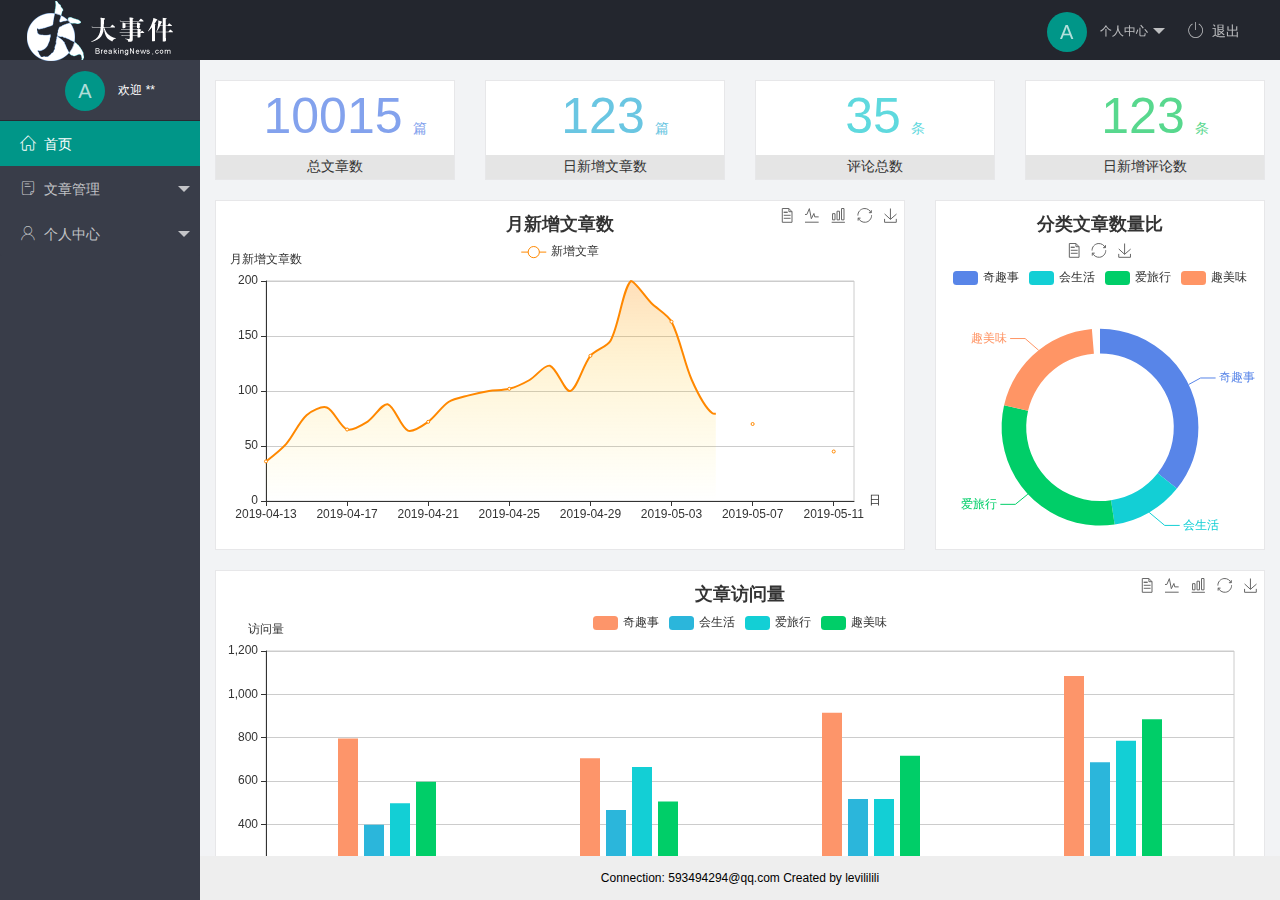
==== commit 9e602508: "完成了个人中心——基本资料" ====
--- a/index.html
+++ b/index.html
@@ -29,7 +29,7 @@
                         个人中心
                     </a>
                     <dl class="layui-nav-child">
-                        <dd><a href="">基本资料</a></dd>
+                        <dd><a href="/user/user_info.html" target="fm">基本资料</a></dd>
                         <dd><a href="">更换头像</a></dd>
                         <dd><a href="">重置密码</a></dd>
                     </dl>
@@ -67,7 +67,8 @@
                     <li class="layui-nav-item">
                         <a href="javascript:;"><span class="iconfont icon-user"></span>个人中心</a>
                         <dl class="layui-nav-child">
-                            <dd><a href="javascript:;"><i class="layui-icon layui-icon-app"></i> 基本资料</a></dd>
+                            <dd><a href="/user/user_info.html" target="fm"><i class="layui-icon layui-icon-app"></i>
+                                    基本资料</a></dd>
                             <dd><a href="javascript:;"><i class="layui-icon layui-icon-app"></i> 更换头像</a></dd>
                             <dd><a href="javascript:;"><i class="layui-icon layui-icon-app"></i> 重置密码</a></dd>
                         </dl>
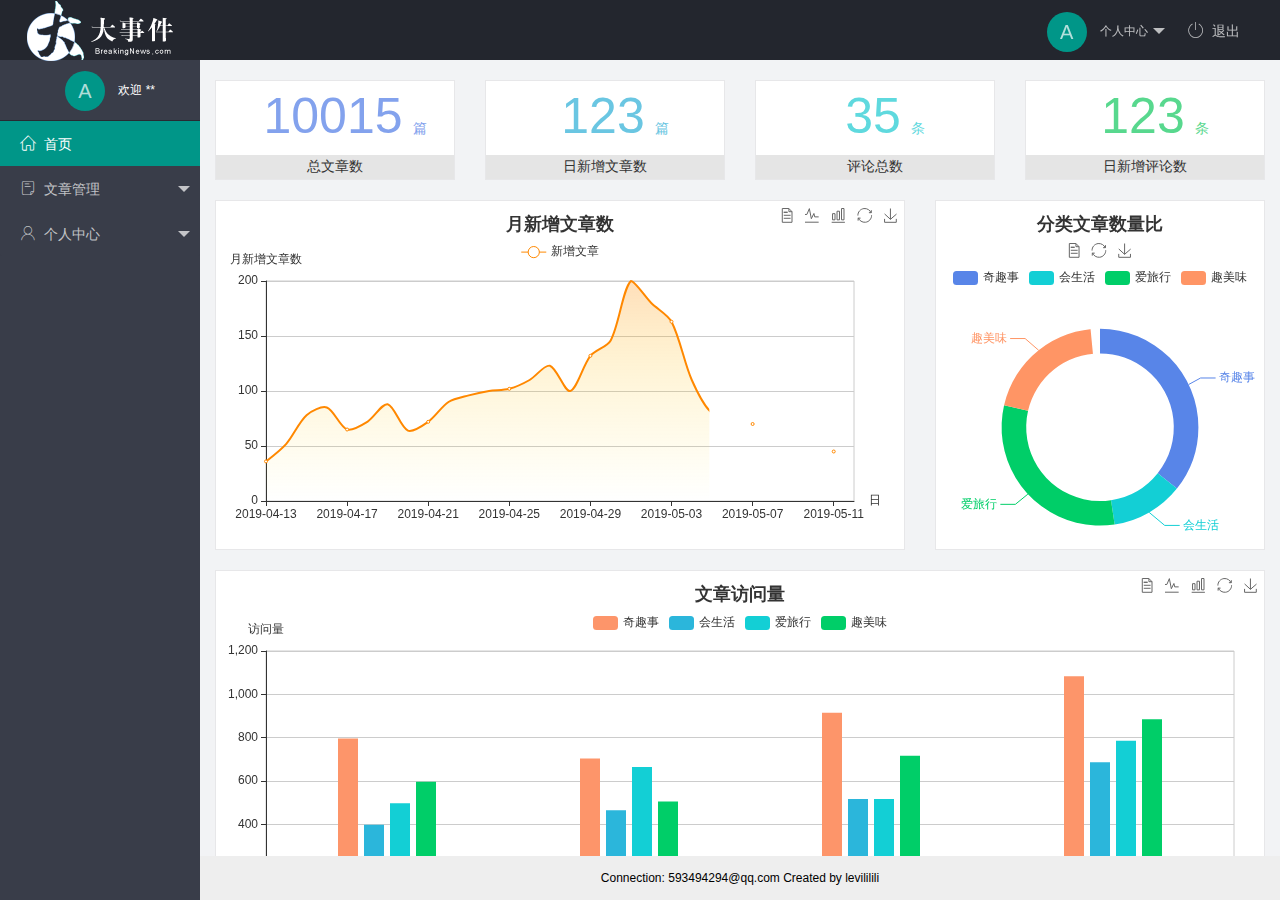
==== commit 4ca6a068: "完成了密码的更改" ====
--- a/index.html
+++ b/index.html
@@ -31,7 +31,7 @@
                     <dl class="layui-nav-child">
                         <dd><a href="/user/user_info.html" target="fm">基本资料</a></dd>
                         <dd><a href="">更换头像</a></dd>
-                        <dd><a href="">重置密码</a></dd>
+                        <dd><a a href="user/user_pwd.html" target="fm">重置密码</a></dd>
                     </dl>
                 </li>
                 <li class="layui-nav-item">
@@ -70,7 +70,8 @@
                             <dd><a href="/user/user_info.html" target="fm"><i class="layui-icon layui-icon-app"></i>
                                     基本资料</a></dd>
                             <dd><a href="javascript:;"><i class="layui-icon layui-icon-app"></i> 更换头像</a></dd>
-                            <dd><a href="javascript:;"><i class="layui-icon layui-icon-app"></i> 重置密码</a></dd>
+                            <dd><a href="user/user_pwd.html" target="fm"><i class="layui-icon layui-icon-app"></i>
+                                    重置密码</a></dd>
                         </dl>
                     </li>
                 </ul>
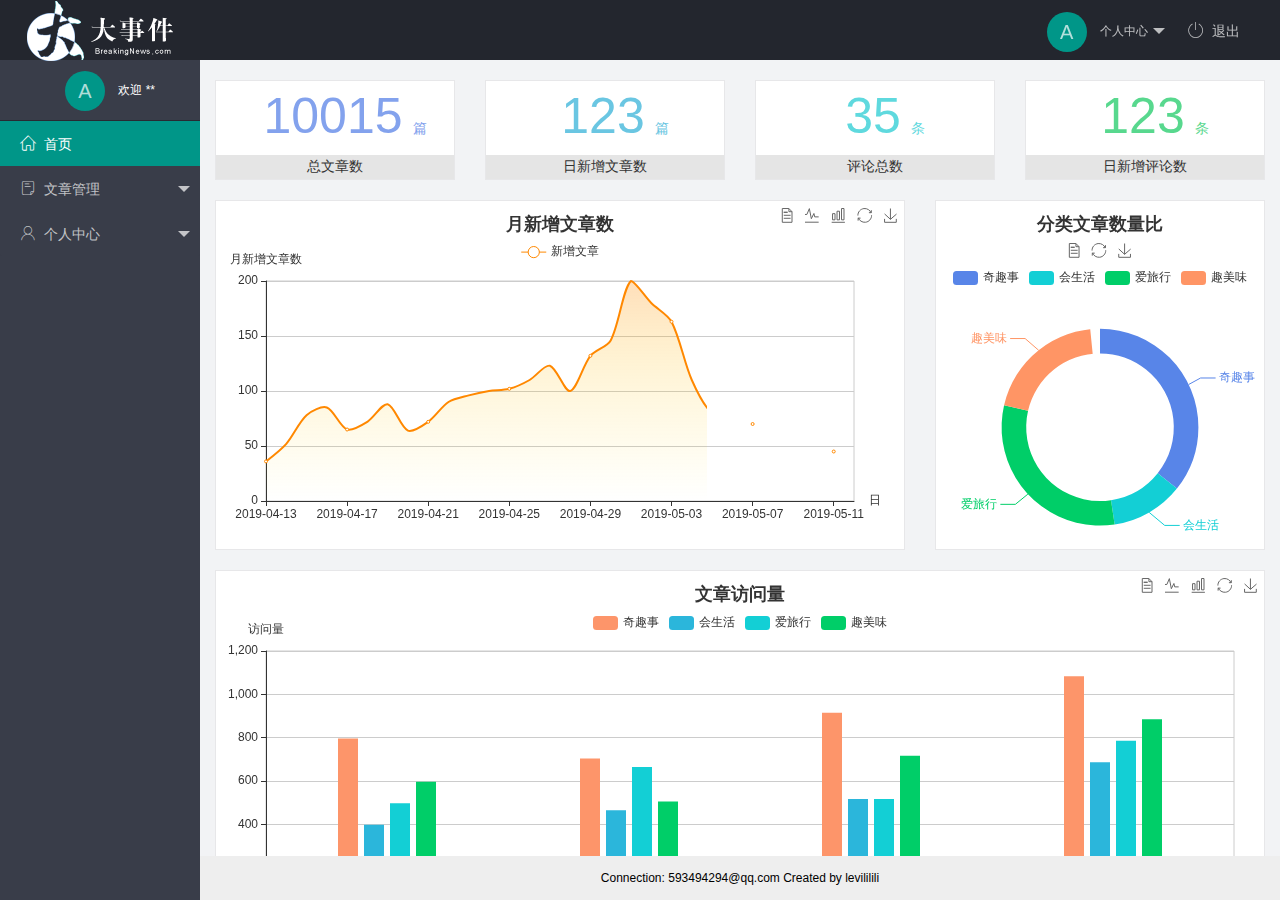
==== commit 2e2b6fad: "完成了个人中心功能的开发" ====
--- a/index.html
+++ b/index.html
@@ -30,8 +30,8 @@
                     </a>
                     <dl class="layui-nav-child">
                         <dd><a href="/user/user_info.html" target="fm">基本资料</a></dd>
-                        <dd><a href="">更换头像</a></dd>
-                        <dd><a a href="user/user_pwd.html" target="fm">重置密码</a></dd>
+                        <dd><a href="/user/user_avatar.html" target="fm">更换头像</a></dd>
+                        <dd><a href="user/user_pwd.html" target="fm">重置密码</a></dd>
                     </dl>
                 </li>
                 <li class="layui-nav-item">
@@ -69,7 +69,8 @@
                         <dl class="layui-nav-child">
                             <dd><a href="/user/user_info.html" target="fm"><i class="layui-icon layui-icon-app"></i>
                                     基本资料</a></dd>
-                            <dd><a href="javascript:;"><i class="layui-icon layui-icon-app"></i> 更换头像</a></dd>
+                            <dd><a href="/user/user_avatar.html" target="fm"><i class=" layui-icon layui-icon-app"></i>
+                                    更换头像</a></dd>
                             <dd><a href="user/user_pwd.html" target="fm"><i class="layui-icon layui-icon-app"></i>
                                     重置密码</a></dd>
                         </dl>
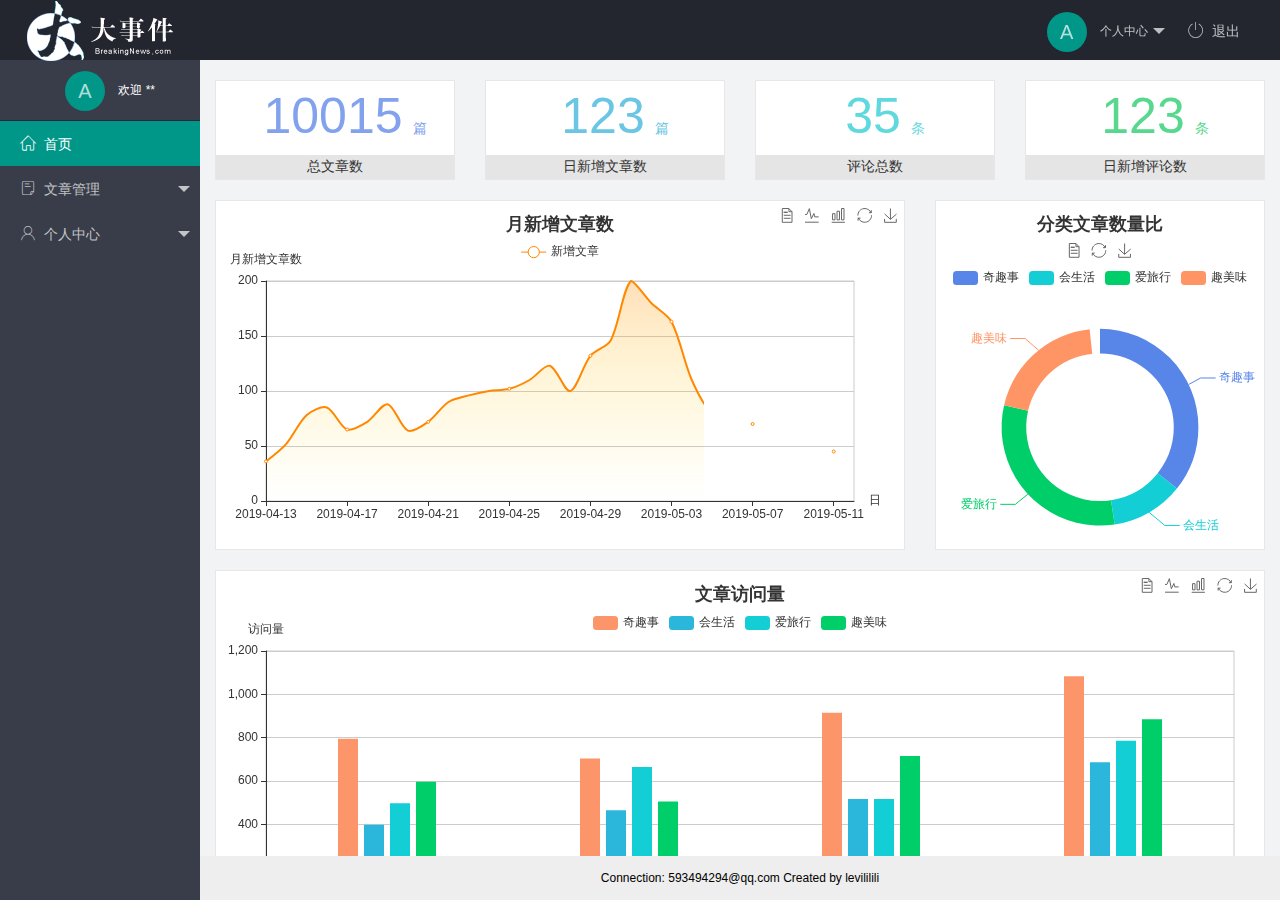
==== commit b6e83352: "完成了文章管理的功能" ====
--- a/index.html
+++ b/index.html
@@ -59,9 +59,12 @@
                     <li class="layui-nav-item">
                         <a class="" href="javascript:;"><span class="iconfont icon-16"></span>文章管理</a>
                         <dl class="layui-nav-child">
-                            <dd><a href="javascript:;"><i class="layui-icon layui-icon-app"></i> 文章类别</a></dd>
-                            <dd><a href="javascript:;"><i class="layui-icon layui-icon-app"></i> 文章列表</a></dd>
-                            <dd><a href="javascript:;"><i class="layui-icon layui-icon-app"></i> 发布文章</a></dd>
+                            <dd><a href="/artical/art_cate.html" target="fm"><i class="layui-icon layui-icon-app"></i>
+                                    文章类别</a></dd>
+                            <dd><a href="/artical/art_list.html" target="fm"><i class="layui-icon layui-icon-app"></i>
+                                    文章列表</a></dd>
+                            <dd><a href="/artical/art_create.html" target="fm"><i class="layui-icon layui-icon-app"></i>
+                                    发布文章</a></dd>
                         </dl>
                     </li>
                     <li class="layui-nav-item">
